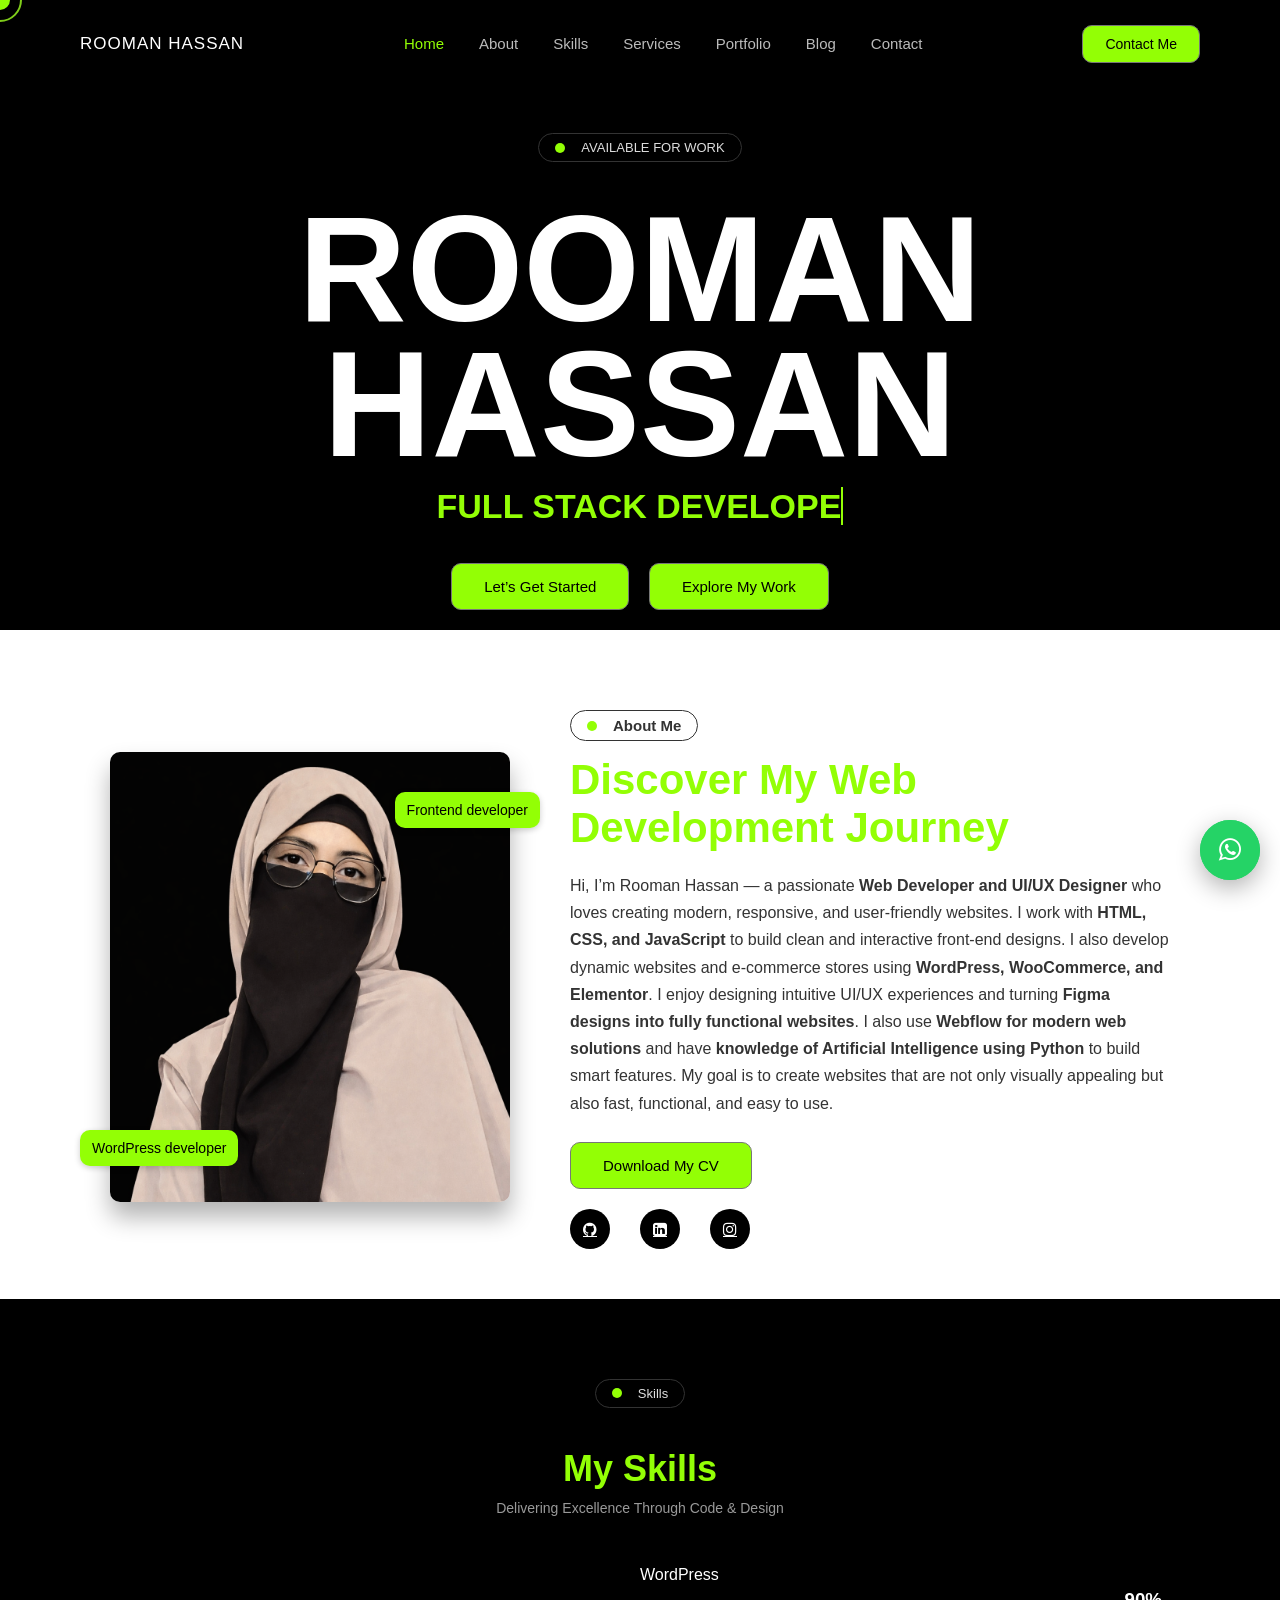
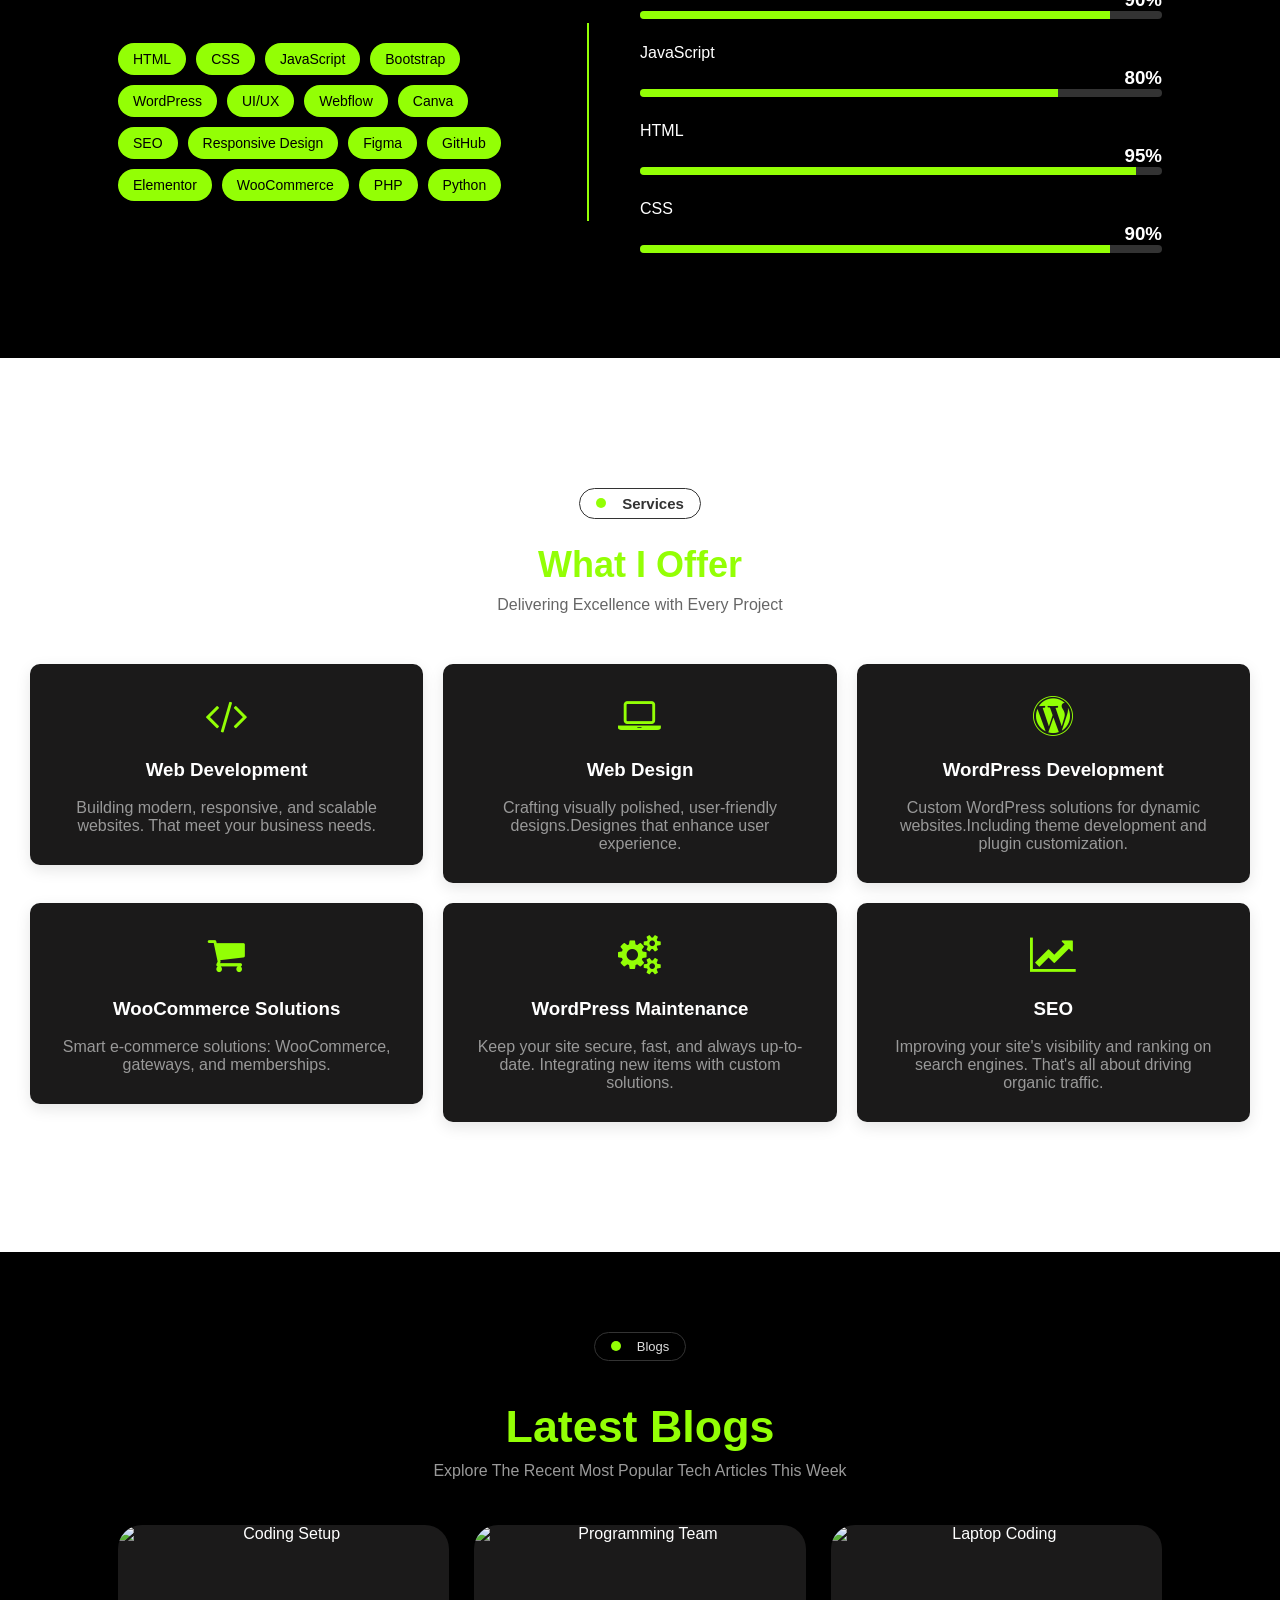
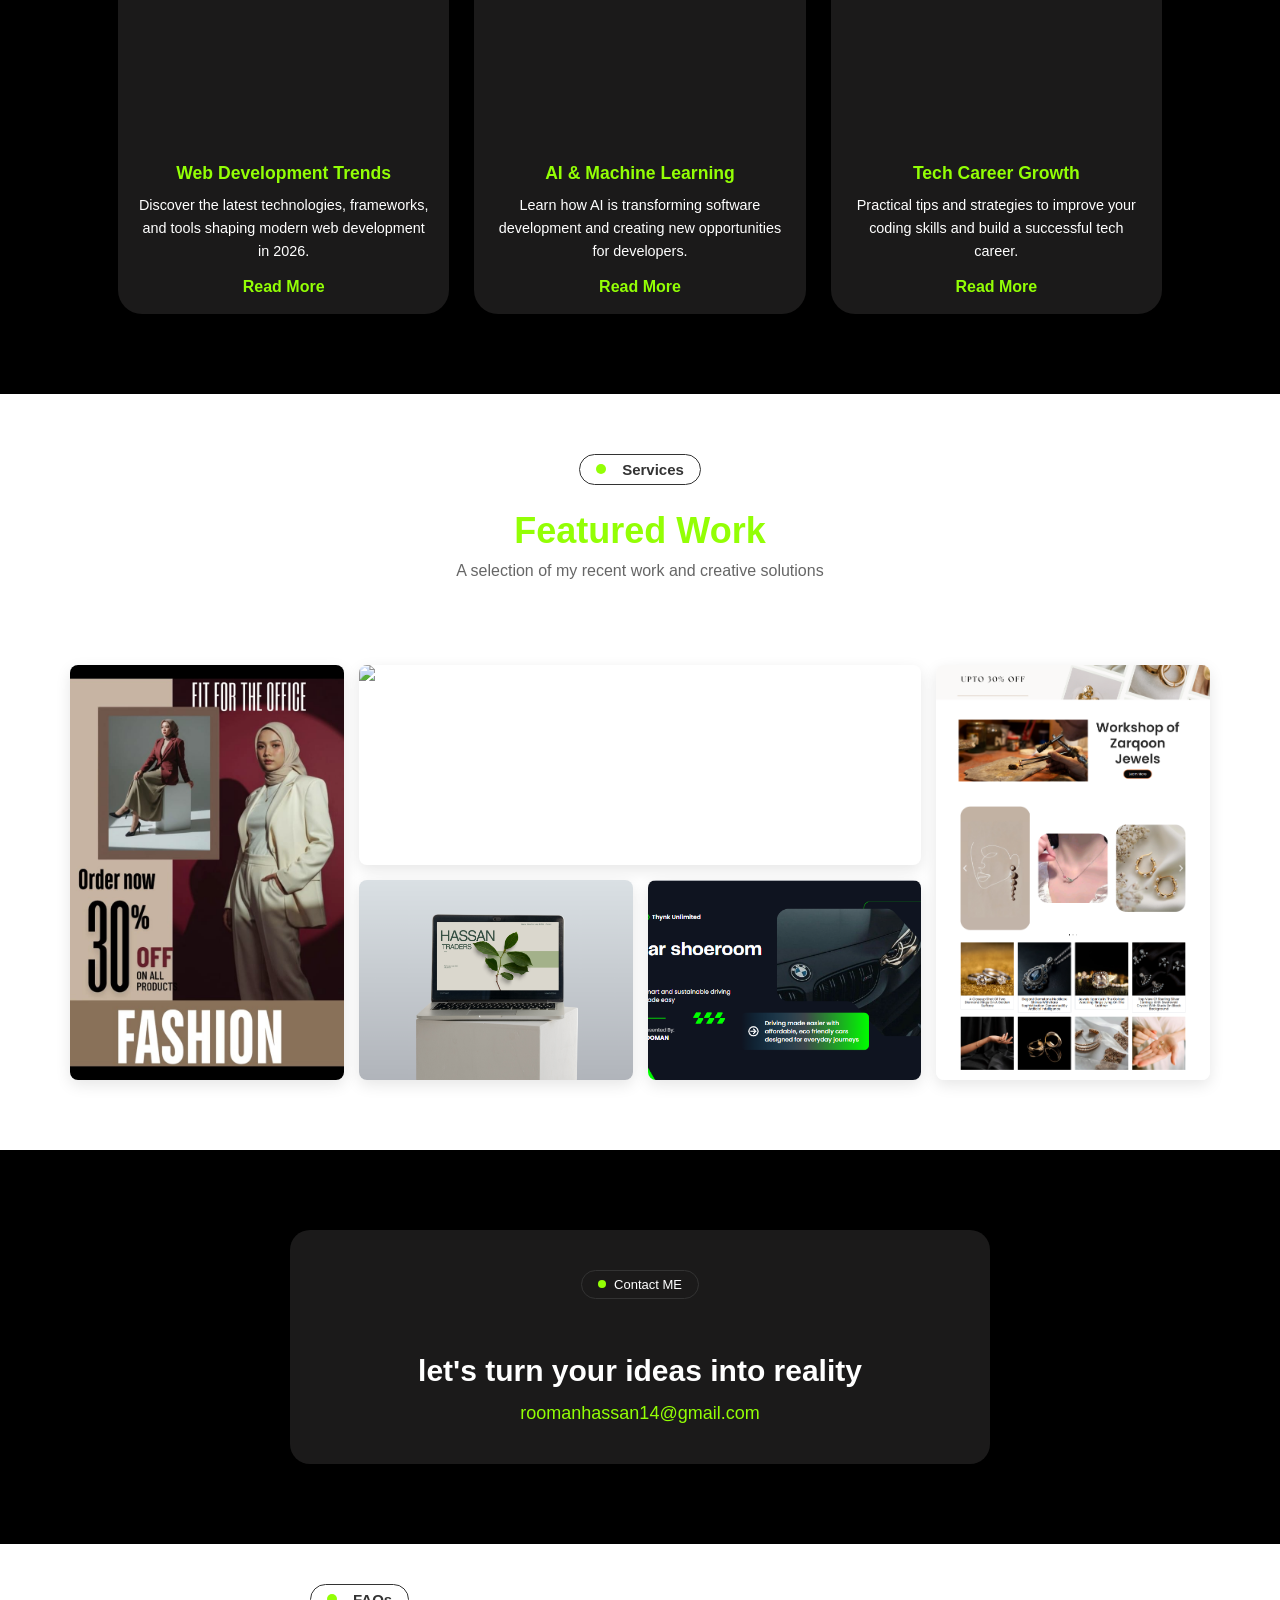
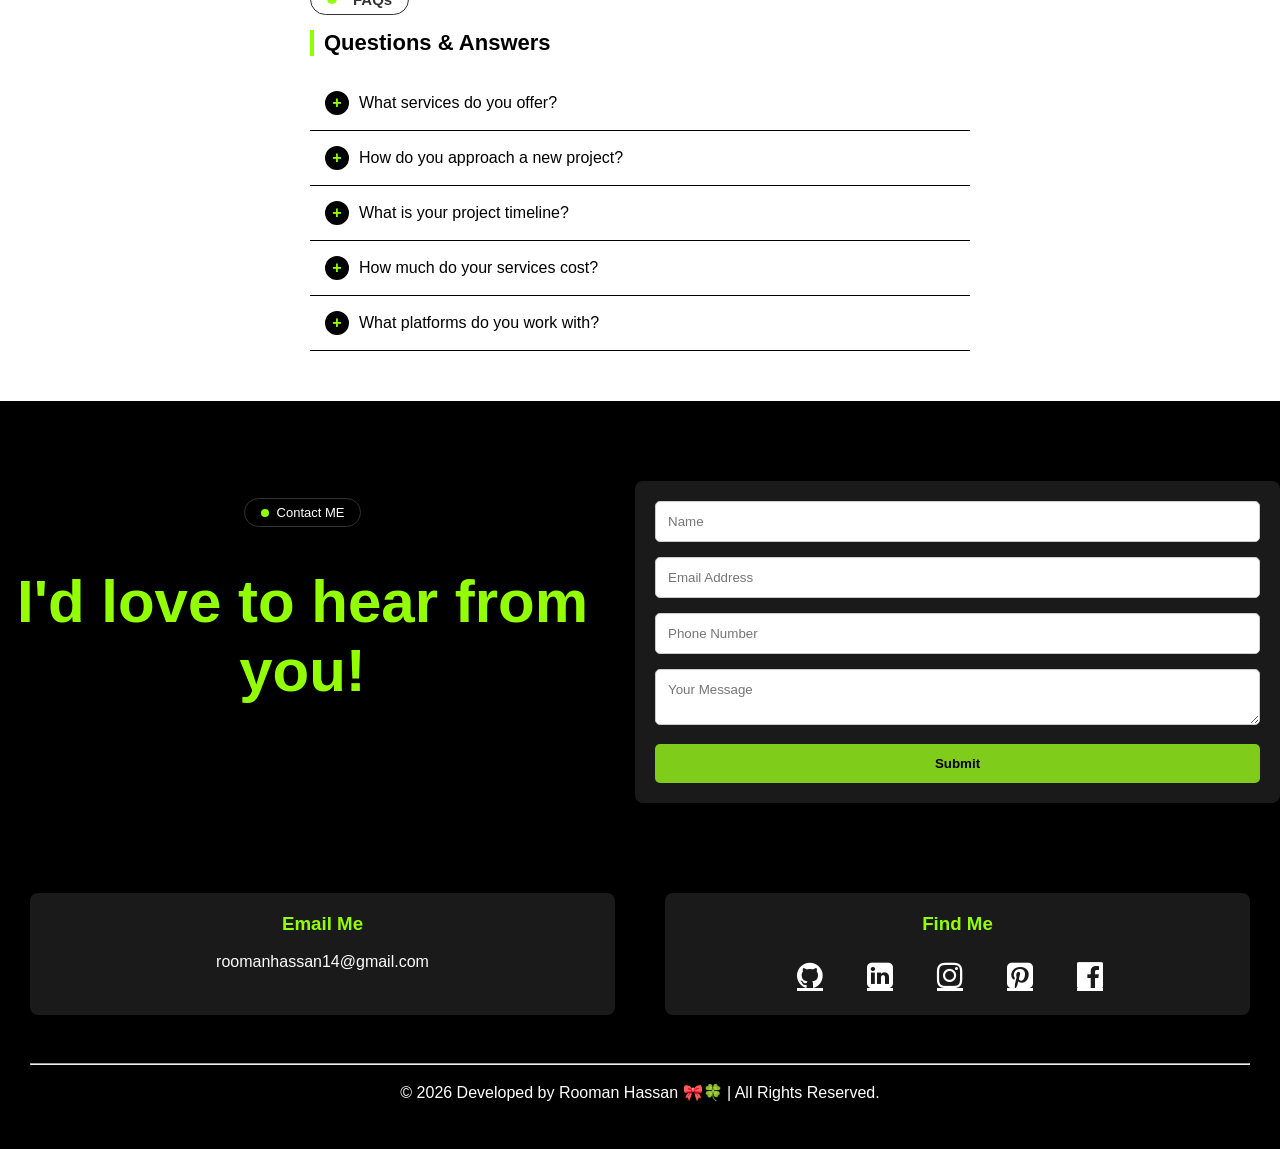
==== index.html @ caa51842 "Add files via upload" ====
<!DOCTYPE html>
<html lang="en">

<head>
  <meta charset="UTF-8">
  <meta name="viewport" content="width=device-width, initial-scale=1.0">
  <title>Rooman Hassan|Portfolio</title>
  <link rel="stylesheet" href="css/style.css">
  <!-- Font Awesome -->
  <link rel="stylesheet" href="https://cdnjs.cloudflare.com/ajax/libs/font-awesome/4.7.0/css/font-awesome.css">
  <!-- AOS CSS -->
  <link href="https://unpkg.com/aos@2.3.1/dist/aos.css" rel="stylesheet">
</head>

<body>

    <header class="navbar">

      <div class="logo">
        ROOMAN HASSAN
      </div>

      <!-- menu toggle -->
      <div class="menu-toggle" id="menu-toggle">
        ☰
      </div>

      <nav id="nav-menu">
        <ul>
          <li><a class="active" href="#hero">Home</a></li>
          <li><a href="#about">About</a></li>
          <li><a href="#skills">Skills</a></li>
          <li><a href="#services">Services</a></li>
          <li><a href="#portfolio">Portfolio</a></li>
          <li><a href="#blog-section">Blog</a></li>
          <li><a href="#contact">Contact</a></li>
        </ul>
      </nav>

      <a href="#contact" class="contact-btn">Contact Me</a>

    </header>
    <!-------------------- hero -------------------------->
    <section class="hero" id="hero">

      <div class="work-badge">
        <span class="green-dot"></span>
        AVAILABLE FOR WORK
      </div>
      <div data-aos="fade-up" data-aos-anchor-placement="top-bottom" data-aos-duration="1200">

        <h1 class="title">
          ROOMAN <br> HASSAN
        </h1>
      </div>
      <h2 class="subtitle">
        <span id="typer"></span>
      </h2>



      <a href="#" class="hero-btn">
        Let’s Get Started
      </a>


      <a href="#" class="contact-btn-2">Explore My Work</a>

    </section>
    <!----------------------- About  --------------------->
    <section class="about-section" id="about">
      <div class="about-container">
        <div class="about-image" data-aos="fade-right" data-aos-duration="1200">
          <img src="images/Portrait of a woman in hijab.png" class="img-shadow">
          <div class="chat-bubble">Frontend developer</div>
          <div class="chat-bubble2">WordPress developer</div>
        </div>


        <div class="about-text">
          <div class="work-badge-me">
            <span class="green-dot-me"></span>
            About Me
          </div>
          <div data-aos="fade-left" data-aos-duration="800">
            <h1>Discover My Web<br>Development Journey</h1>
            <p>

              Hi, I’m Rooman Hassan — a passionate <strong class="strong">Web Developer and UI/UX Designer</strong> who
              loves
              creating modern, responsive, and user-friendly websites.

              I work with <strong>HTML, CSS, and JavaScript</strong> to build clean and interactive front-end
              designs. I also develop dynamic websites and e-commerce stores using <strong>WordPress, WooCommerce,
                and Elementor</strong>.

              I enjoy designing intuitive UI/UX experiences and turning <strong>Figma designs into fully
                functional websites</strong>. I also use <strong>Webflow for modern web solutions</strong> and
              have <strong>knowledge of Artificial Intelligence using Python</strong> to build smart features.

              My goal is to create websites that are not only visually appealing but also fast, functional, and
              easy to use.
            </p>
            <!-- <a href="#" class="about-btn-2">Download My CV</a> -->
            <a href="CV/rooman-hassan-cv.pdf" class="about-btn-2" download>Download My CV</a>
          </div>

          <div class="social-icons">
            <a href="https://github.com/roomanhassan14-jpg" target="_blank">
              <i class="fa fa-github" aria-hidden="true"></i>
            </a>

            <a href="https://www.linkedin.com/in/rooman-hassan-5218aa382?utm_source=share&utm_campaign=share_via&utm_content=profile&utm_medium=android_app"
              target="_blank">
              <i class="fa fa-linkedin-square" aria-hidden="true"></i>
            </a>
            <a href="https://www.instagram.com/the__developer__?igsh=MTVxaXNtMDNobzZndQ=="><i class="fa fa-instagram"
                aria-hidden="true"></i></a>
          </div>

        </div>
      </div>

      <!-- ------------------------skills section-------  -->
      <section class="skills" id="skills">
        <div class="work-badge">
          <span class="green-dot"></span>
          Skills
        </div>
        <div data-aos="zoom-in" data-aos-duration="1200">
          <h1 class="main-title">My Skills</h1>
          <p class="desc">
            Delivering Excellence Through Code & Design
          </p>
        </div>
        <div class="skills-container">


          <div class="tags" data-aos="zoom-in" data-aos-duration="1200">
            <span>HTML</span>
            <span>CSS</span>
            <span>JavaScript</span>
            <span>Bootstrap</span>
            <span>WordPress</span>
            <span>UI/UX</span>
            <span>Webflow</span>
            <span>Canva</span>
            <span>SEO</span>
            <span>Responsive Design</span>
            <span>Figma</span>
            <span>GitHub</span>
            <span>Elementor</span>
            <span>WooCommerce</span>
            <span>PHP</span>
            <span>Python</span>

          </div>
          <div class="divider" data-aos="zoom-in" data-aos-duration="1200"> <br><br><br><br><br><br><br><br><br><br><br>
          </div> <!-- center line -->
          <div class="bars" data-aos="zoom-in" data-aos-duration="1200">

            <div class="bar">
              <p>WordPress</p>
              <h3>90%</h3>
              <div class="progress">
                <div class="fill" data-width="90%"></div>
              </div>
            </div>

            <div class="bar">
              <p>JavaScript</p>
              <h3>80%</h3>
              <div class="progress">
                <div class="fill" data-width="80%"></div>
              </div>
            </div>

            <div class="bar">
              <p>HTML</p>
              <h3>95%</h3>
              <div class="progress">
                <div class="fill" data-width="95%"></div>
              </div>
            </div>

            <div class="bar">
              <p>CSS</p>
              <h3>90%</h3>
              <div class="progress">
                <div class="fill" data-width="90%"></div>
              </div>
            </div>

          </div>

        </div>
      </section>
      <!-- --------------services section ---------------- -->
      <section class="services" id="services">
        <div class="container">
          <div class="section-header">
            <div class="work-badge-me">
              <span class="green-dot-me"></span>
              Services
            </div>
            <div data-aos="fade-up" data-aos-duration="1200">

              <h2>What I Offer</h2>
              <p> Delivering Excellence with Every Project</p>
            </div>
          </div>

          <div class="service-grid">
            <div data-aos="fade-up" data-aos-duration="1200">
              <div class="service-box">
                <i class="icon"><i class="fa fa-code" aria-hidden="true"></i></i>
                <h3>Web Development</h3><br>
                <p>Building modern, responsive, and scalable websites. That meet your business needs.</p>
              </div>
            </div>
            <div data-aos="fade-up" data-aos-duration="1200">
              <div class="service-box">
                <i class="icon"><i class="fa fa-laptop" aria-hidden="true"></i></i>
                <h3>Web Design</h3><br>
                <p>Crafting visually polished, user‑friendly designs.Designes that enhance user experience.</p>
              </div>
            </div>
            <div data-aos="fade-up" data-aos-duration="1200">
              <div class="service-box">
                <i class="icon"><i class="fa fa-wordpress" aria-hidden="true"></i>
                </i>
                <h3>WordPress Development</h3><br>
                <p>Custom WordPress solutions for dynamic websites.Including theme development and plugin customization.
                </p>
              </div>
            </div>
            <div data-aos="fade-up" data-aos-duration="1200">
              <div class="service-box">
                <i class="icon"><i class="fa fa-shopping-cart" aria-hidden="true"></i></i>
                <h3>WooCommerce Solutions</h3><br>
                <p>Smart e‑commerce solutions: WooCommerce, gateways, and memberships.</p>
              </div>
            </div>
            <div data-aos="fade-up" data-aos-duration="1200">

              <div class="service-box">
                <i class="icon"><i class="fa fa-cogs" aria-hidden="true"></i></i>
                <h3>WordPress Maintenance</h3><br>
                <p>Keep your site secure, fast, and always up-to-date. Integrating new items with custom solutions.</p>
              </div>
            </div>
            <div data-aos="fade-up" data-aos-duration="1200">

              <div class="service-box">
                <i class="icon"><i class="fa fa-line-chart" aria-hidden="true"></i></i>
                <h3>SEO</h3><br>
                <p>Improving your site's visibility and ranking on search engines. That's all about driving organic
                  traffic.</p>
              </div>
            </div>
          </div>
        </div>
      </section>
      <!-- -------------------blog section------------------ -->
      <section class="blogs-section" id="blog-section">
        <div class="work-badge">
          <span class="green-dot"></span>
          Blogs
        </div>
        <div class="container" data-aos="zoom-in" data-aos-duration="1200">
          <h2 class="section-title">Latest Blogs</h2>
          <p class="section-subtitle">
            Explore The Recent Most Popular Tech Articles This Week
          </p>

          <div class="blog-grid">

            <!-- Card 1 -->
            <div class="blog-card" data-aos="zoom-in" data-aos-duration="1200">
              <img src="https://images.unsplash.com/photo-1516321318423-f06f85e504b3?w=800" alt="Coding Setup" />
              <div class="blog-content">
                <h3>Web Development Trends</h3>
                <p>
                  Discover the latest technologies, frameworks, and tools shaping
                  modern web development in 2026.
                </p>
                <a href="blog.html#web-development-trends">Read More</a>
              </div>
            </div>

            <!-- Card 2 -->
            <div class="blog-card" data-aos="zoom-in" data-aos-duration="1200">
              <img src="https://images.unsplash.com/photo-1515879218367-8466d910aaa4?w=800" alt="Programming Team" />
              <div class="blog-content">
                <h3>AI & Machine Learning</h3>
                <p>
                  Learn how AI is transforming software development and creating new
                  opportunities for developers.
                </p>
                <a href="blog.html#ai-machine-learning">Read More</a>
              </div>
            </div>

            <!-- Card 3 -->
            <div class="blog-card" data-aos="zoom-in" data-aos-duration="1200">
              <img src="https://images.unsplash.com/photo-1498050108023-c5249f4df085?w=800" alt="Laptop Coding" />
              <div class="blog-content">
                <h3>Tech Career Growth</h3>
                <p>
                  Practical tips and strategies to improve your coding skills and
                  build a successful tech career.
                </p>
                <a href="blog.html#tech-career-growth">Read More</a>
              </div>
            </div>

          </div>
        </div>
      </section>

      <!-- ---------------------portfolio section------------------  -->
      <section class="portfolio-section-h" id="portfolio">
        <!-- Section Heading -->
        <div class="section-header">
          <div class="work-badge-me">
            <span class="green-dot-me"></span>
            Services
          </div>
          <div data-aos="fade-down" data-aos-duration="1200">

            <h2>Featured Work</h2>
            <p>A selection of my recent work and creative solutions</p>
          </div>
        </div>
      </section>
      <section class="portfolio-section">
        <!-- Portfolio Grid -->
        <div class="portfolio-grid">
          <div class="grid-item tall" data-aos="zoom-in-down" data-aos-duration="1200">
            <img src="images/p4.jpeg" alt="Long Image">
            <div class="overlay">
              <a href="https://fakhar-abbas-cd.vercel.app/" class="circle-link">
                <i class="fas fa-arrow-right"></i>
              </a>
            </div>
          </div>


          <div class="grid-item wide" data-aos="zoom-in-up" data-aos-duration="1200">
            <img src="images/blog3.jpg" alt="Wide Image">
          </div>

          <div class="grid-item vertical" data-aos="zoom-in-left" data-aos-duration="1200">
            <img src="images/p2.png" alt="Vertical Image">
          </div>
          <div class="grid-item" data-aos="zoom-in" data-aos-duration="1200">
            <img src="images/p5.png" alt="Normal Image">
          </div>
          <div class="grid-item" data-aos="zoom-in-right" data-aos-duration="1200">
            <img src="images/Screenshot 2026-03-26 003223.png" alt="Normal Image">
          </div>
        </div>
      </section>
      <!-- -----------cta box------------- -->
      <div class="cta-section">
        <div class="cta-box" data-aos="zoom-in-up" data-aos-duration="1200">
          <div class="work-badge-contact">
            <span class="green-dot-contact"></span>
            Contact ME
          </div>
          <h2>let's turn your ideas into reality</h2>
          <div class="email">
            <a href="mailto:roomanhassan14@gmail.com">roomanhassan14@gmail.com</a>
          </div>
        </div>

      </div>
  </div>
  <!-- ----------------------FAQ section------------------  -->
  <section class="faq">
    <div class="work-badge-me">
      <span class="green-dot-me"></span>
      FAQs
    </div>
    <div class="faq-heading" data-aos="zoom-in" data-aos-duration="1200">
      <h2>Questions & Answers</h2>
    </div>
    <div data-aos="zoom-in" data-aos-duration="1200">
      <div class="faq-item">
        <button class="faq-question">
          <span class="icon">+</span>
          What services do you offer?
        </button>
        <div class="faq-answer">
          <p>I offer Frontend Development, WordPress and eCommerce Website services.</p>
        </div>
      </div>

      <div class="faq-item">
        <button class="faq-question">
          <span class="icon">+</span>
          How do you approach a new project?
        </button>
        <div class="faq-answer">
          <p><p>I plan, develop, and test websites to ensure quality delivery.</p></p>
          </p>
        </div>
      </div>

      <div class="faq-item">
        <button class="faq-question">
          <span class="icon">+</span>
          What is your project timeline?
        </button>
        <div class="faq-answer">
          <p>Small projects take 3–5 days, and larger projects may take 1–2 weeks.</p>
        </div>
      </div>

      <div class="faq-item">
        <button class="faq-question">
          <span class="icon">+</span>
          How much do your services cost?
        </button>
        <div class="faq-answer">
          <p>Cost depends on project size and requirements. Basic websites are affordable.</p>
        </div>
      </div>

      <div class="faq-item">
        <button class="faq-question">
          <span class="icon">+</span>
          What platforms do you work with?
        </button>
        <div class="faq-answer">
          <p>I work with WordPress, frontend technologies, and tools like Figma for UI/UX design.</p>
        </div>
      </div>
    </div>
  </section>
  <!-- -----------------------contact section------------------ -->
  <section class="contact-section" id="contact">
    <div class="contact-container">
      <!-- Left Side -->
      <div class="contact-info">
        <div class="work-badge-contact">
          <span class="green-dot-contact"></span>
          Contact ME
        </div>
        <div data-aos="zoom-in-up" data-aos-duration="1200">
          <h2>I'd love to hear from you!</h2>
        </div>
      </div>

      <!-- Right Side (Form) -->
      <div class="contact-form" data-aos="fade-up" data-aos-duration="1200">
        <form>
          <input type="text" placeholder="Name" required placeholder="John Doe">
          <input type="email" placeholder="Email Address" required placeholder="john.doe@example.com">
          <input type="text" placeholder="Phone Number" required placeholder="92301234567">
          <textarea placeholder="Your Message"></textarea>
          <button type="submit" class="submit-btn">Submit</button>
        </form>
      </div>
    </div>

    <!-- Bottom Boxes -->
    <div class="contact-bottom">
      <div class="box" data-aos="fade-up" data-aos-duration="1200">
        <h3>Email Me</h3>
        <br>
        <p class="email"><a href="mailto:roomanhassan14@gmail.com">roomanhassan14@gmail.com</a></p>
        
      </div>

      <div class="box" data-aos="fade-up" data-aos-duration="1200">
        <h3>Find Me</h3>
        <div class="social-icons-bottom">
          <a href="#"><i class="fa fa-github" aria-hidden="true"></i></a>
          <a href="#"><i class="fa fa-linkedin-square" aria-hidden="true"></i></a>
          <a href="#"><i class="fa fa-instagram" aria-hidden="true"></i></a>
          <a href="#"><i class="fa fa-pinterest-square" aria-hidden="true"></i></a>
          <a href="#"><i class="fa fa-facebook-official" aria-hidden="true"></i></a>
        </div>
      </div>
    </div>
    <!-- -----------footer----------------- -->
    <footer class="main-footer">
      <div class="footer-container">
        
        <div class="footer-center">
       
        </div>
        <br>
        <div class="footer-left">
          <hr><br>

          © 2026 Developed by Rooman Hassan 🎀🍀 | All Rights Reserved.
        </div>
      </div>
    </footer>
    <br>
  </section>
  <!--------------------- WhatsApp Button  ---------------------->
  <a href="https://wa.me/923036704068?text=Hi%20RoomanHassan%2C%20I%20found%20your%20portfolio%20and%20would%20like%20to%20discuss%20a%20project."
    target="_blank" class="whatsapp-btn">
    <i class="fa fa-whatsapp" aria-hidden="true"></i>
  </a>

  <!-- --------------------cursor------------------------- -->
  <div class="cursor"></div>
     <!----------------------  AOS JS---------------- -->
  <script src="https://unpkg.com/aos@2.3.1/dist/aos.js"></script>

  <!----------------------------- JS ------------------------->
  <script src="script.js"></script>

  <!--  INIT LAST -->
  <script>
    AOS.init();
  </script>
  
</body>

</html>
---- css/style.css ----
:root {
  --primary-color: white;
  --secondary-color: #93ff05;
  --hover: #7fcc1a;
  --box-bg:#1b1a1a;
  --box-st:#999;
  --animation:transform: translateY(-10px) scale(1.03);
  --BTN-hover: #93ff05;
  --tittle: #93ff05;
}


 * {
  margin: 0;
  padding: 0;
  box-sizing: border-box;
  font-family: Arial, Helvetica, sans-serif;
}

body {
  background: #000000;
  color: rgb(255, 255, 255);
  /* color: rgb(189, 140, 201); */
  width: 100%;
  height: 100%;
  overflow-x: hidden; 
}

/* --------------navbar------------------- */
html{
    scroll-behavior:smooth;
}

/* NAVBAR */

  .navbar {
  display: flex;
  justify-content: space-between;
  align-items: center;
  padding: 25px 80px;
  background-color: #000;
    backdrop-filter: blur(10px);

}
.menu-toggle {
  margin-left: auto;
}

.logo {
  font-size: 17px;
  letter-spacing: 1px;
}

nav ul {
  display: flex;
  list-style: none;
  gap: 35px;
}

nav ul li a {
  text-decoration: none;
  color: #bbb;
  font-size: 15px;
}

nav ul li a.active {
  color: var(--tittle);
}

.navbar ul li a:hover {
  color: var(--hover);
}
html {
  scroll-behavior: smooth;
}
.contact-btn {
  border: 1px solid #777;
  padding: 10px 22px;
  border-radius: 10px;
  text-decoration: none;
  color: rgb(0, 0, 0);
  font-size: 14px;
  background-color:var(--secondary-color);
}

.contact-btn:hover {
  background-color: var(--hover);
  color: rgb(255, 255, 255);

}

.contact-btn a:hover {
  background-color: #8BFF3C;
  color: var(--hover);

} 
/* Tablet */

@media(max-width:992px){

    .navbar{
        padding:20px 40px;
    }

    .nav-links{
        gap:20px;
    }

}

 @media(max-width:768px){

    .navbar{
        padding:20px;
    }

    .contact-btn{
        display:none;
    }

    .menu-toggle{
        display:flex;
        z-index:1001;
    }

    nav{
        position:fixed;
        top:0;
        right:-30%;      
        width:30%;     
        background:#111;
        overflow:hidden;
        transition:0.4s ease;
        padding-top:80px;
        /* z-index:1000; */
    }

    nav.active{
        right:0;      
    }

    .nav-links{
        display:flex;
        flex-direction:column;
        align-items:center;
        gap:25px;
        padding:25px 0;
    }
}
/* HERO */

.hero {
  text-align: center;
  padding-top: 45px;
  margin-bottom: 20px;
  background-color: #000;

 
}


/* AVAILABLE FOR WORK */

.work-badge {
  display: inline-flex;
  align-items: center;
  gap: 8px;
  border: 1px solid #333;
  padding: 6px 16px;
  border-radius: 20px;
  font-size: 13px;
  margin-bottom: 40px;
  color: #ddd;
}

.green-dot {
  width: 8px;
  height: 8px;
  background: var(--tittle);
  border-radius: 50%;
  display: inline-block;
  animation: blink 1s infinite;
}
@keyframes blink {
  0% { opacity: 1; }
  50% { opacity: 0; }
  100% { opacity: 1; }
}

/* MAIN TITLE */

.title {
  font-size: 150px;
  font-weight: 700;
  line-height: 0.9;
  margin-bottom: 15px;
}

/* SUBTITLE  */
 .subtitle {
  font-size: 34px;
  color: var(--tittle);
  margin-bottom: 35px;
  font-weight: 600;
  font-family: monospace;
}

#typer {
  border-right: 2px solid var(--tittle);
  white-space: nowrap;
  overflow: hidden;
}
.hero-btn {
  display: inline-block;
  background: var(--tittle);
  color: rgb(0, 0, 0);
  padding: 14px 32px;
  border-radius: 10px;
  text-decoration: none;
  font-size: 15px;
  font-weight: 500;
  border: 1px solid #777;
  margin-right: 15px;
}

.hero-btn:hover {
  background-color: var(--hover);
  color: rgb(255, 255, 255);
}

.contact-btn-2 {
  border: 1px solid #777;
  padding: 14px 32px;
  border-radius: 10px;
  text-decoration: none;
  color: rgb(0, 0, 0);
  font-size: 15px;
  font-weight: 500;
  display: inline-block;
  background-color: var(--tittle);
}

.contact-btn-2:hover {
 background-color: var(--hover);
  color: rgb(255, 255, 255);
}

/* ================= RESPONSIVE ================= */
/* STICKY NAVBAR */
.navbar {
  position: sticky;
  top: 0;
  z-index: 1000;
  background: rgba(0, 0, 0, 0.7);
  backdrop-filter: blur(10px);
}

/* HAMBURGER DEFAULT HIDE */
.menu-toggle {
  display: none;
  font-size: 24px;
  cursor: pointer;
  color: #fff;
}

/* MOBILE MENU */
@media (max-width: 768px) {

  .navbar {
    padding: 20px;
    display: flex;                
    justify-content: space-between; 
    align-items: center;
  }

  nav {
    position: absolute;
    top: 80px;
    right: 0;
    width: 100%;
    background: #000;
    display: none;
    flex-direction: column;
    text-align: center;
  }

  nav.active {
    display: flex;
  }

  nav ul {
    flex-direction: column;
    gap: 20px;
    padding: 20px 0;
  }

  .contact-btn {
    display: none;
  }


  .menu-toggle {
    display: block;    
  }

  /* HERO TEXT SMALL */
  .title {
    font-size: 60px;
  }

  .subtitle {
    font-size: 20px;
  }

  .hero-btn,
  .contact-btn-2 {
    padding: 10px 20px;
    font-size: 13px;
  }
}

/* TABLET */
@media (max-width: 1024px) {
  .title {
    font-size: 90px;
  }
}

/* SMALL MOBILE */
@media (max-width: 480px) {
  .title {
    font-size: 60px;
  }

  .subtitle {
    font-size: 18px;
  }
}
/*--------------- About --------------- */
.about-section {
  background-color: #ffffff;
  /* background: linear-gradient(135deg, #0B0F2A, #0F1B3D); */
  padding: 80px 50px;
  font-family: Arial, Helvetica, sans-serif;
}

.about-container {
  display: flex;
  align-items: center;
  justify-content: center;
  gap: 60px;
  max-width: 1200px;
  margin: 0 auto;
}
/* CSS */
.about-image {
  position: relative; 
  display: inline-block;
}

.about-image img {
  width: 400px;
  height: 50px;
  border-radius: 10px;
  object-fit: cover;
}

/* Bubble styling */
.chat-bubble {
  position: absolute;
  top: 40px;    
  right: -30px;     
  background: var(--secondary-color);
  color: #000000;
  padding: 10px 12px;
  border-radius: 10px;
  font-size: 14px;

  box-shadow: 0 2px 6px rgba(0,0,0,0.2);
  white-space: nowrap; 
}
.chat-bubble2 {
  position: absolute;
  bottom: 40px;
  left: -30px;
  background: var(--secondary-color);
  color: #000000;
  padding: 10px 12px;
  border-radius: 10px;
  font-size: 14px;
  box-shadow: 0 2px 6px rgba(0,0,0,0.2);
}

.about-image img {
  width: 400px;
  height: 450px;
  border-radius: 10px;
  object-fit: cover;
  
}

.img-shadow {
  box-shadow: 0px 15px 25px rgba(0, 0, 0, 0.3);
  transition: all 0.4s ease;
  cursor: pointer;
}

.img-shadow:hover {
  /* transform: translateY(-10px) scale(1.03); */
  box-shadow: 0px 30px 60px rgba(0, 0, 0, 0.35);
}

.about-text {
  max-width: 600px;
}

.about-label {
  display: inline-block;
  font-size: 12px;
  font-weight: 600;
  color: var(--tittle);
  border: 1px solid #ddd;
  border-radius: 20px;
  padding: 4px 12px;
  margin-bottom: 15px;
}

.about-text h1 {
  font-size: 42px;
  margin-bottom: 20px;
  color: var(--secondary-color);

}

.about-text p {
  font-size: 16px;
  line-height: 1.7;
  color: #333333;
  margin-bottom: 25px;
}

/* AVAILABLE FOR WORK */

.work-badge-me {
  display: inline-flex;
  align-items: center;
  gap: 8px;
  border: 1px solid #333;
  padding: 6px 16px;
  border-radius: 20px;
  font-size: 13px;
  margin-bottom: 40px;
  color: #080808;
}

.green-dot-me {
  width: 8px;
  height: 8px;
  background: var(--tittle);
  border-radius: 50%;
  display: inline-block;
  animation: blink 1s infinite;
}
@keyframes blink {
  0% { opacity: 1; }
  50% { opacity: 0; }
  100% { opacity: 1; }
}
.about-btn-2 {
  border: 1px solid #777;
  padding: 14px 32px;
  border-radius: 10px;
  text-decoration: none;
  color: rgb(0, 0, 0);
  font-size: 15px;
  font-weight: 500;
  display: inline-block;
  background-color: var(--tittle);
  display: inline-block;
  align-items: end;

}

.about-btn-2:hover {
  background-color: var(--hover);
  color: rgb(255, 255, 255);
}
.social-icons {
  display: flex;
  gap: 15px;
  display: flex;
  align-items: start;
  justify-content: left;
  margin-top: 20px;
}

.social-icons a {
  display: inline-block;
  margin-right: 15px;
  width: 40px;
  height: 40px;
  border-radius: 50%;
  background-color: #000000;
  color: white;
  display: flex;
  align-items: center;
  justify-content: center;
  transition: 0.3s;
}


.social-icons a:hover {
  background-color: var(--hover);
}
/* ================= RESPONSIVE ================= */

/* Tablet (768px and below) */
@media (max-width: 992px) {
  .about-container {
    flex-direction: column;
    text-align: center;
    gap: 40px;
  }

  .about-image img {
    width: 300px;
  }

  .about-text {
    max-width: 100%;
  }

  .about-text h1 {
    font-size: 32px;
  }

  .about-text p {
    font-size: 15px;
  }

  .social-icons {
    justify-content: center;
  }
}


/* Mobile (576px and below) */
@media (max-width: 576px) {
  .about-section {
    padding: 50px 20px;
  }

  .about-image img {
    width: 100%;
    max-width: 260px;
  }

  .about-text h1 {
    font-size: 26px;
  }

  .about-text p {
    font-size: 14px;
  }

  .work-badge-me {
    font-size: 12px;
    padding: 5px 12px;
  }

  .social-icons a {
    width: 35px;
    height: 35px;
  }
}

/* --------------skills------------ */

.skills {
  padding: 80px 10%;
  text-align: center;
  background-color: #000;
    width: 100vw;                
  margin-left: calc(-50vw + 50%);   
  margin-right: calc(-50vw + 50%);
  margin-top: 50px;
  background-color: #000000;
  text-align: center;
  position: relative;        
  box-sizing: border-box;

}
.main-title {
  font-size: 36px;
  margin-bottom: 10px;
  color:var(--secondary-color);
}

.desc {
  font-size: 14px;
  color: #999;
  max-width: 600px;
  margin: 0 auto 50px;
}

.skills-container {
  display: flex;
  justify-content: space-between;
  align-items: center;
  flex-wrap: wrap;
}

/* TAG BUTTONS */
.tags {
  width: 40%;
  display: flex;
  flex-wrap: wrap;
  gap: 10px;
  color: #000;
}

.tags span {
  background: var(--tittle);
  padding: 8px 15px;
  border-radius: 20px;
  font-size: 14px;
  cursor: pointer;
  transition: 0.3s;
}

.tags span:hover {
  background: #fff;
  color: #000;
}
.divider {
  width: 2px;           
  background: var(--secondary-color);       
  margin: 0 20px;         
}

/* PROGRESS BARS */
 .bars {
  width: 50%;
}

.bar {
  margin-bottom: 25px;
  text-align: left;
}

.bar p {
  margin-bottom: 5px;
}
.bar h3{
  text-align: end;
}
.progress {
  width: 100%;
  height: 8px;
  background: #333;
  border-radius: 10px;
  overflow: hidden;
}

.fill {
  height: 100%;
  width: 0;
  background: var(--tittle);
  transition: 1.5s ease;
} 
/* ----------------------responsive----------------------- */
/* Mobile (max-width: 768px) */
@media (max-width: 768px) {
  .skills {
    padding: 40px 5%;   
  }

  .main-title {
    font-size: 28px;   
  }

  .desc {
    font-size: 12px;
    margin-bottom: 30px;
  }

  .skills-container {
    flex-direction: column; 
    gap: 20px;
  }

  .tags, .bars {
    width: 100%;   
  }

  .tags span {
    font-size: 12px;
    padding: 6px 12px;
  }

  .bar h3 {
    font-size: 14px;
  }
}

/* Tablet (769px – 1024px) */
@media (min-width: 769px) and (max-width: 1024px) {
  .skills-container {
    flex-direction: column;
    gap: 30px;
  }

  .tags, .bars {
    width: 100%;
  }

  .main-title {
    font-size: 32px;
  }
}
@media (max-width: 768px) {
  .divider {
    display: none;
  }
}
 /* --------------------services------------------- */
.services {
  padding: 80px 0;
  text-align: center;
  background-color: white;
    margin-left: calc(-50vw + 50%);   
  margin-right: calc(-50vw + 50%);
  margin-top: 50px;
  padding: 80px 30px;

}
.section-header h2{
  font-size: 42px;
  margin-bottom: 20px;
  color: var(--secondary-color);
}

.section-header h3 {
  font-size: 36px;
  font-weight: 700;
  margin-bottom: 10px;
  color: #000000;
}

.section-header p {
  font-size: 18px;
  color: #555;
  margin-bottom: 5px;
}

.section-header span {
  font-size: 14px;
  color: #888;
}

/* Grid Layout */
.service-grid {
  display: grid;
  grid-template-columns: repeat(3, 1fr);
   margin: 50px auto 0;
  gap: 20px;
  margin-top: 50px;
}

.service-box {
  background: var(--box-bg);
  padding: 30px;
  border-radius: 10px;
  /* transition: all 0.4s ease; */
  box-shadow: 0 5px 15px rgba(0,0,0,0.1);
  cursor: pointer;
}

.service-box .icon {
  font-size: 40px;
  color: var(--secondary-color);
  margin-bottom: 20px;
  display: block;
}
 .service-box h1 {
  font-size: 22px;
  font-weight: 600;
  margin-bottom: 15px;
} 
.service-box p {
  color: var(--box-st);
}
/* Responsive Services Section */

/* Tablets */
@media (max-width: 1024px) {
  .service-grid {
    grid-template-columns: repeat(2, 1fr);
    gap: 20px;
    margin-top: 40px;
  }

  .section-header h2 {
    font-size: 36px;
  }

  .section-header h3 {
    font-size: 30px;
  }

  .section-header p {
    font-size: 16px;
  }

  .service-box .icon {
    font-size: 36px;
  }

  .service-box h1 {
    font-size: 20px;
  }

  .service-box p {
    font-size: 15px;
  }
}

/* Mobile Devices */
@media (max-width: 768px) {
  .service-grid {
    grid-template-columns: repeat(2, 1fr); 
    gap: 15px;
    margin-top: 30px;
    padding: 0 15px;
  }

  .section-header h2 {
    font-size: 28px;
  }

  .section-header h3 {
    font-size: 24px;
  }

  .section-header p {
    font-size: 14px;
  }

  .service-box .icon {
    font-size: 32px;
  }

  .service-box h1 {
    font-size: 18px;
  }

  .service-box p {
    font-size: 14px;
  }
}

/* Small Mobile Devices */
@media (max-width: 480px) {
  .service-grid {
    grid-template-columns: 1fr;
    gap: 12px;
    margin-top: 20px;
    padding: 0 10px;
  }

  .section-header h2 {
    font-size: 24px;
  }

  .section-header h3 {
    font-size: 20px;
  }

  .section-header p {
    font-size: 13px;
  }

  .service-box .icon {
    font-size: 28px;
  }

  .service-box h1 {
    font-size: 16px;
  }

  .service-box p {
    font-size: 13px;
  }
}
/* ------------------blog------------------  */

.blogs-section{
    /* background: black;
     padding:80px 20px;  */
      padding: 80px 10%;
  text-align: center;
  background-color: #000;
    width: 100vw;                
  margin-left: calc(-50vw + 50%);   
  margin-right: calc(-50vw + 50%);
  margin-top: 50px;
  background-color: #000000;
  text-align: center;
  position: relative;        
  box-sizing: border-box;
}

.section-title{
    text-align:center;
    font-size:clamp(1.8rem,4vw,2.8rem);
    font-weight:700;
    color:var(--secondary-color);
    margin-bottom:10px;
}

.section-subtitle{
    text-align:center;
    color: var(--box-st);
    font-size:clamp(0.9rem,2vw,1rem);
    margin-bottom:45px;
}

.blog-grid{
    display:grid;
    grid-template-columns:repeat(3,1fr);
    gap:25px;
}

.blog-card{
    background:var(--box-bg);
    border-radius:24px;
    overflow:hidden;
    transition:0.3s ease;
}

.blog-card:hover{
    transform:translateY(-8px);
}

.blog-card img{
    width:100%;
    height:220px;
    object-fit:cover;
    display:block;
}

.blog-content{
    padding:18px;
}

.blog-content h3{
    font-size:1.1rem;
    margin-bottom:10px;
    color:var(--BTN-hover);
}

.blog-content p{
    font-size:0.9rem;
    line-height:1.6;
    color:var(--text-color);
    margin-bottom:15px;
}

.blog-content a{
    text-decoration:none;
    color:var(--BTN-hover);
    font-weight:600;
}

/* Large Laptop */
@media (max-width:1200px){
    .container{
        max-width:95%;
    }
}

/* Tablet */
@media (max-width:992px){
    .blog-grid{
        grid-template-columns:repeat(2,1fr);
    }

    .blog-card img{
        height:200px;
    }
}

/* Mobile */
@media (max-width:768px){
    .blogs-section{
        padding:60px 15px;
    }

    .blog-grid{
        grid-template-columns:1fr;
        gap:20px;
    }

    .blog-card img{
        height:220px;
    }

    .blog-content{
        padding:16px;
    }
}

/* Small Mobile */
@media (max-width:480px){
    .section-title{
        font-size:1.5rem;
    }

    .section-subtitle{
        font-size:0.85rem;
        padding:0 10px;
    }

    .blog-card{
        border-radius:20px;
    }

    .blog-card img{
        height:180px;
    }

    .blog-content h3{
        font-size:1rem;
    }

    .blog-content p{
        font-size:0.85rem;
    }
}
/*------------------ Portfolio Section------------------------ */
.portfolio-section-h {
  padding: 60px 20px;
  background: #fff;
}

/* Section Header Centered */
.section-header {
  text-align: center;       /* sab kuch center */
  max-width: 800px;         /* width limit */
  margin: 0 auto;           /* center horizontally */
}

/* Badge Styling */
.work-badge-me {
  display: inline-flex;
  align-items: center;
  justify-content: center;
  font-weight: bold;
  color: #333;
  margin-bottom: 15px;
  font-size: 15px;
}

.green-dot-me {
  width: 10px;
  height: 10px;
  background: var(--secondary-color);      /* bright green */
  border-radius: 50%;
  margin-right: 8px;
}

/* Heading + Tagline */
.section-header h2 {
  font-size: 36px;
  color: var(--secondary-color);           /* green heading */
  margin: 10px 0;
}

.section-header p {
  font-size: 16px;
  color: #666;
  margin-top: 5px;
}

 
.portfolio-grid {
  display: grid;
  grid-template-columns: repeat(auto-fit, minmax(250px, 1fr));
  grid-auto-rows: 200px; /* base row height */
  gap: 15px;
  padding: 20px;
  background-color: white;
  /* transition: all 0.4s ease;
  box-shadow: 0 5px 15px rgba(0,0,0,0.1);
  cursor: pointer; */
}
/* .portfolio-grid:hover{
  transform: translateY(-10px) scale(1.03);
} */

.grid-item {
  position: relative;
  overflow: hidden;
  border-radius: 8px;
  transition: all 0.4s ease;
  box-shadow: 0 5px 15px rgba(0,0,0,0.1);
  cursor: pointer;
}
.grid-item:hover{
 transform: translateY(-10px) scale(1.03); 
}circle-link {
  width: 60px;
  height: 60px;
  background: #fff;
  border-radius: 50%;
  display: flex;
  justify-content: center;
  align-items: center;
  color: #000;
  font-size: 20px;
  text-decoration: none;
  transition: transform 0.3s ease, background 0.3s ease;
}

.circle-link:hover {
  transform: scale(1.1);
  background: #007bff; /* blue hover effect */
  color: #fff;
}

.grid-item img {
  width: 100%;
  height: 100%;
  object-fit: cover;
  display: block;
}

/* Special sizes */
.grid-item.tall {
  grid-row: span 2; /* lambi image */
}

.grid-item.wide {
  grid-column: span 2; /* horizontal wide image */
}

.grid-item.vertical {
  grid-row: span 2; /* vertical image neeche wali line mein */
}
/* contact box  */
/* Section Background */
.cta-section {
 
    width: 100vw;                /* full viewport width */
  margin-left: calc(-50vw + 50%);   /* center it by pulling left */
  margin-right: calc(-50vw + 50%);
  margin-top: 50px;
  padding: 80px 30px;          /* inner breathing room only */
  background-color: #000000;
  text-align: center;
  position: relative;          /* sometimes helps with z-index issues */
  box-sizing: border-box;
   display: flex;
  align-items: center;
  justify-content: center;
}

/* White Box */
.cta-box {
  background: var(--box-bg);              /* white box */
  border-radius: 20px;           /* rounded corners */
  padding: 40px 30px;
  max-width: 700px;
  width: 100%;
  text-align: center;
  box-shadow: 0 8px 20px rgba(0,0,0,0.4); /* subtle shadow */

}

/* Badge */
.badge {
  display: inline-flex;
  align-items: center;
  font-size: 14px;
  font-weight: 600;
  letter-spacing: 1px;
  margin-bottom: 20px;
  text-transform: uppercase;
  color: #333;
}

.green-dot {
  width: 10px;
  height: 10px;
  background: var(--secondary-color);   /* bright green */
  border-radius: 50%;
  margin-right: 8px;
}

/* Heading */
.cta-box h2 {
  font-size: 30px;
  font-weight: 700;
  margin: 15px 0;
  color: white;
}

 .cta-box .email {
  font-size: 18px;
  color: var(--secondary-color);
  margin-top: 10px;
  font-weight: 500;
}

.cta-box .email a {
  color: var(--secondary-color);
  text-decoration: none;
}
/* Tablet (≤ 992px) */
@media (max-width: 992px) {
  .cta-section {
    padding: 60px 20px;
  }

  .cta-box {
    padding: 30px 20px;
  }

  .cta-box h2 {
    font-size: 26px;
  }

  .cta-box .email {
    font-size: 16px;
  }
}


/* Mobile (≤ 768px) */
@media (max-width: 768px) {
  .cta-section {
    padding: 50px 15px;
  }

  .cta-box {
    padding: 25px 15px;
    border-radius: 15px;
  }

  .cta-box h2 {
    font-size: 22px;
    line-height: 1.4;
  }

  .badge {
    font-size: 12px;
  }

  .cta-box .email {
    font-size: 15px;
  }
}


/* Small Mobile (≤ 480px) */
@media (max-width: 480px) {
  .cta-section {
    padding: 40px 10px;
  }

  .cta-box {
    padding: 20px 12px;
  }

  .cta-box h2 {
    font-size: 20px;
  }

  .cta-box .email {
    font-size: 14px;
  }
}
/* ------------------question answer---------------------  */
.faq {
  max-width: 700px;
  margin: 40px auto;
  padding: 0 20px;
  font-family: Arial, sans-serif;
  background-color: rgb(255, 255, 255);
}

.faq-heading h2 {
  text-align: left;
  font-size: 22px;
  margin-bottom: 20px;
  border-left: 4px solid var(--secondary-color);
  padding-left: 10px;
  color: #000000;
}

.faq-item {
  border-bottom: 1px solid #000000;
}

.faq-question {
  width: 100%;
  text-align: left;
  padding: 15px;
  font-size: 16px;
  background: #ffffff;
  border: none;
  outline: none;
  cursor: pointer;
  display: flex;
  align-items: center;
  gap: 10px;
  transition: background 0.4s ease;
}

.faq-question:hover {
  background: #ffffff;
}
faq-answer p{
  color: #000000;
}

.faq-question .icon {
  display: inline-flex;
  justify-content: center;
  align-items: center;
  width: 24px;
  height: 24px;
  border: 2px solid #000000;
  border-radius: 50%;
  font-weight: bold;
  font-size: 16px;
  color: var(--tittle);
  background-color: #000;
  transition: transform 0.4s ease, background 0.4s ease;
}
  .faq-answer {
  max-height: 0;
  overflow: hidden;
  transition: max-height 0.5s ease, padding 0.3s ease;
  padding: 0 15px;
  color: #000;
}

/* open state */
.faq-answer.open {
  padding: 15px;
}
.faq-question .icon {
  transition: transform 0.3s ease;
}

.faq-answer.open + .faq-question .icon {
  transform: rotate(180deg);
}
/* -----------------last-section ------------------ */
.contact-section {
  width: 100vw;
  height: 100px;
  margin-left: calc(-50vw + 50%);
  margin-right: calc(-50vw + 50%);
  margin-top: 50px;
  margin-bottom: 50px;        
  padding: 80px 30px 60px 30px;   
  background-color: #000000;
  text-align: center;
  position: relative;
  box-sizing: border-box;
}

.contact-container {
  display: flex;
  gap: 30px;
  justify-content: space-between;
  background-color: #000000;
   width: 100vw;
   margin-left: calc(-50vw + 50%);
  margin-right: calc(-30vw + 50%);
}

.contact-info {
  flex: 1;
  min-width: 250px;
  color: var(--secondary-color);
  font-size: 40px;
}

.work-badge-contact {
  display: inline-flex;
  align-items: center;
  gap: 8px;
  border: 1px solid #333333;
  padding: 6px 16px;
  border-radius: 20px;
  font-size: 13px;
  margin-bottom: 40px;
  color: #ffffff;
}

.green-dot-contact {
  width: 8px;
  height: 8px;
  background: var(--tittle);
  border-radius: 50%;
  display: inline-block;
  animation: blink 1s infinite;
}

.contact-form {
  flex: 1;
  min-width: 300px;
  background: var(--box-bg);
  padding: 20px;
  border-radius: 8px;
}

.contact-form input,
.contact-form textarea {
  width: 100%;
  margin-bottom: 15px;
  padding: 12px;
  border: 1px solid #ccc;
  border-radius: 5px;
}

.submit-btn {
  background: var(--hover);
  color: #000000;
  border: none;
  padding: 12px 20px;
  cursor: pointer;
  font-weight: bold;
  border-radius: 5px;
  width: 100%;
}

.contact-bottom {
  display: flex;
  flex-wrap: wrap;
  gap: 50px;
  margin-top: 90px;
  background-color: #000;
}
.social-icons-bottom {
  display: flex;
  gap: 15px;
  display: flex;
  align-items: start;
  justify-content: center;
  margin-top: 20px;
  font-size: 30px;
  color: var(--secondary-color);
}
.social-icons-bottom a {
  display: inline-block;
  margin-right: 15px;
  width: 40px;
  height: 40px;
  border-radius: 50%;
  /* background-color: #000000; */
  display: flex;
  align-items: center;
  justify-content: center;
  transition: 0.3s;
}


.social-icons-bottom a:hover {
  background-color: var(--hover);
}
.box {
  flex: 1;
  min-width: 30px;
  background: var(--box-bg);
  padding: 20px;
  border-radius: 8px;
  text-align: center;
  color: var(--secondary-color);
}

.contact-bottom .box h3 {
  color: var(--secondary-color);
}

.contact-bottom .box p {
  color: white;
}
.email a {
  color: rgb(252, 252, 252);
  text-decoration: none;
}
.social-icons-bottom {
  display: flex;
  gap: 15px;
  display: flex;
  align-items: start;
  justify-content: center;
  margin-top: 20px;
  font-size: 30px;
  color: var(--secondary-color);
}
.social-icons-bottom a {
  display: inline-block;
  margin-right: 15px;
  width: 40px;
  height: 40px;
  border-radius: 50%;
  /* background-color: #000000; */
  color: white;
  display: flex;
  align-items: center;
  justify-content: center;
  transition: 0.3s;
}
.social-icons-bottom a:hover {
  background-color: var(--hover);
}
/* ------------------responsive--------------------- */
/* Mobile (max-width: 768px) */
@media (max-width: 768px) {
  .contact-section {
    padding: 40px 15px; 
    height: auto;        
  }

  .contact-container {
    flex-direction: column;
    width: 100%;              
    margin: 0;                
    gap: 20px;
  }

  .contact-info {
    font-size: 24px;          
    text-align: center;
  }

  .contact-form {
    width: 100%;
    min-width: auto;
  }

  .contact-bottom {
    flex-direction: column;
    gap: 15px;
  }

  .box {
    width: 100%;
  }
}

/* Tablet (769px – 1024px) */
@media (min-width: 769px) and (max-width: 1024px) {
  .contact-container {
    flex-direction: column;
    width: 100%;
    margin: 0;
    gap: 30px;
  }

  .contact-info {
    font-size: 32px;
    text-align: center;
  }

  .contact-form {
    width: 100%;
  }

  .contact-bottom {
    flex-wrap: wrap;
    gap: 20px;
  }

  .box {
    flex: 1 1 45%; 
  }
}


/* ==================Responsive========================= */
@media (max-width: 768px) {
  .contact-container,
  .contact-bottom {
    flex-direction: column;
  }
}
/* footer  */
.main-footer{
  color: #ffffff;
 
}
.footer-left{
  margin-top: 30px;
  margin-bottom: 30px;
}
.footer-center{
color: white;
text-decoration: none;
gap: 40px;
}
.footer-center a{
  color: white;
  text-decoration: none;
  gap: 40px;
}
/* ===================cursor==================  */

 .cursor {
  position: fixed;
  top: 0;
  left: 0;
  width: 20px;
  height: 20px;
  background: var(--tittle);
  border-radius: 50%;
  pointer-events: none;
  transform: translate(-50%, -50%);
  transition: transform 0.1s ease;
  z-index: 9999;
}

/* outer circle */
.cursor::after {
  content: "";
  position: absolute;
  top: 50%;
  left: 50%;
  width: 40px;  /* outer circle size */
  height: 40px;
  border: 2px solid var(--hover); /* outline */
  border-radius: 50%;
  transform: translate(-50%, -50%);
}

/*==================== whatsapp======================  */
.whatsapp-btn {
  position: fixed;
  bottom: 20px;
  right: 20px;
  background-color: #25D366;
  color: white;
  font-size: 26px;
  width: 60px;
  height: 60px;
  border-radius: 50%;
  display: flex;
  align-items: center;
  justify-content: center;
  text-decoration: none;
  z-index: 1000;
  box-shadow: 0px 8px 25px rgba(0, 0, 0, 0.3);
  transition: 0.3s;
}

/* HOVER SCALE */
.whatsapp-btn:hover {
  transform: scale(1.1);
}

/* PULSE ANIMATION */
.whatsapp-btn::before {
  content: "";
  position: absolute;
  width: 100%;
  height: 100%;
  /* background: #25D366; */
  background-color: #25D366;
  border-radius: 50%;
  z-index: -1;
  animation: pulse 1.5s infinite;
}

@keyframes pulse {
  0% {
    transform: scale(1);
    opacity: 0.6;
  }

  70% {
    transform: scale(1.6);
    opacity: 0;
  }

  100% {
    transform: scale(1);
    opacity: 0;
  }
}
/* CTA Bar Styling */
.cta-bar {
  width: 100%;
  height: 100px;
  background: linear-gradient(90deg, #8BFF3C, #76e65f); /* green gradient */
  display: flex;
  align-items: center;
  justify-content: center;
  font-family: 'Segoe UI', sans-serif;
  font-size: 16px;
  font-weight: 500;
  color: #000000;
  letter-spacing: 0.5px;
}

.cta-bar a {
  margin-left: 8px;
  color: #fff;
  font-weight: 600;
  text-decoration: none;
  border-bottom: 2px solid transparent;
  transition: all 0.3s ease;
}

.cta-bar a:hover {
  border-bottom: 2px solid #fff;
}


/* TOOLTIP */
.tooltip {
  position: absolute;
  right: 70px;
  background: #111;
  color: #fff;
  padding: 6px 12px;
  font-size: 13px;
  border-radius: 6px;
  white-space: nowrap;
  opacity: 0;
  transform: translateY(10px);
  transition: 0.3s;
}

/* SHOW TOOLTIP ON HOVER */
.whatsapp-btn:hover .tooltip {
  opacity: 1;
  transform: translateY(0);
}
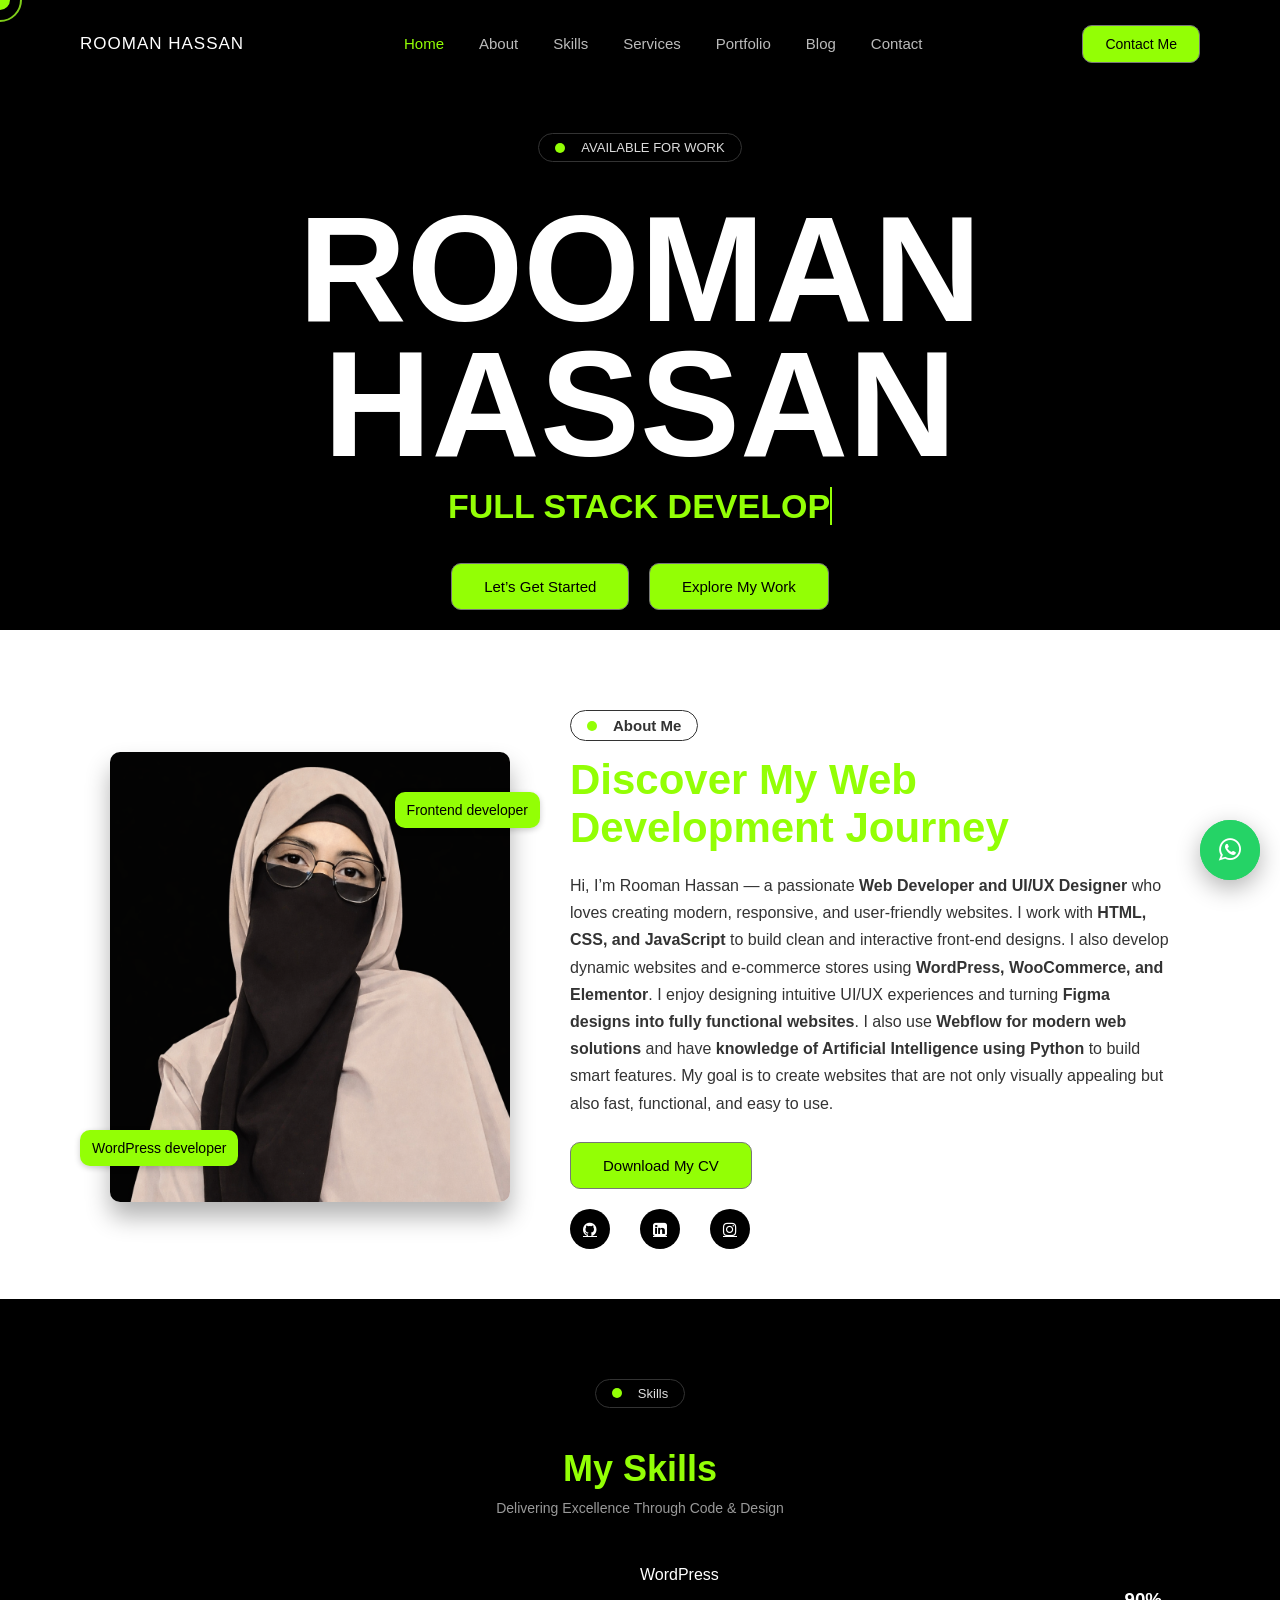
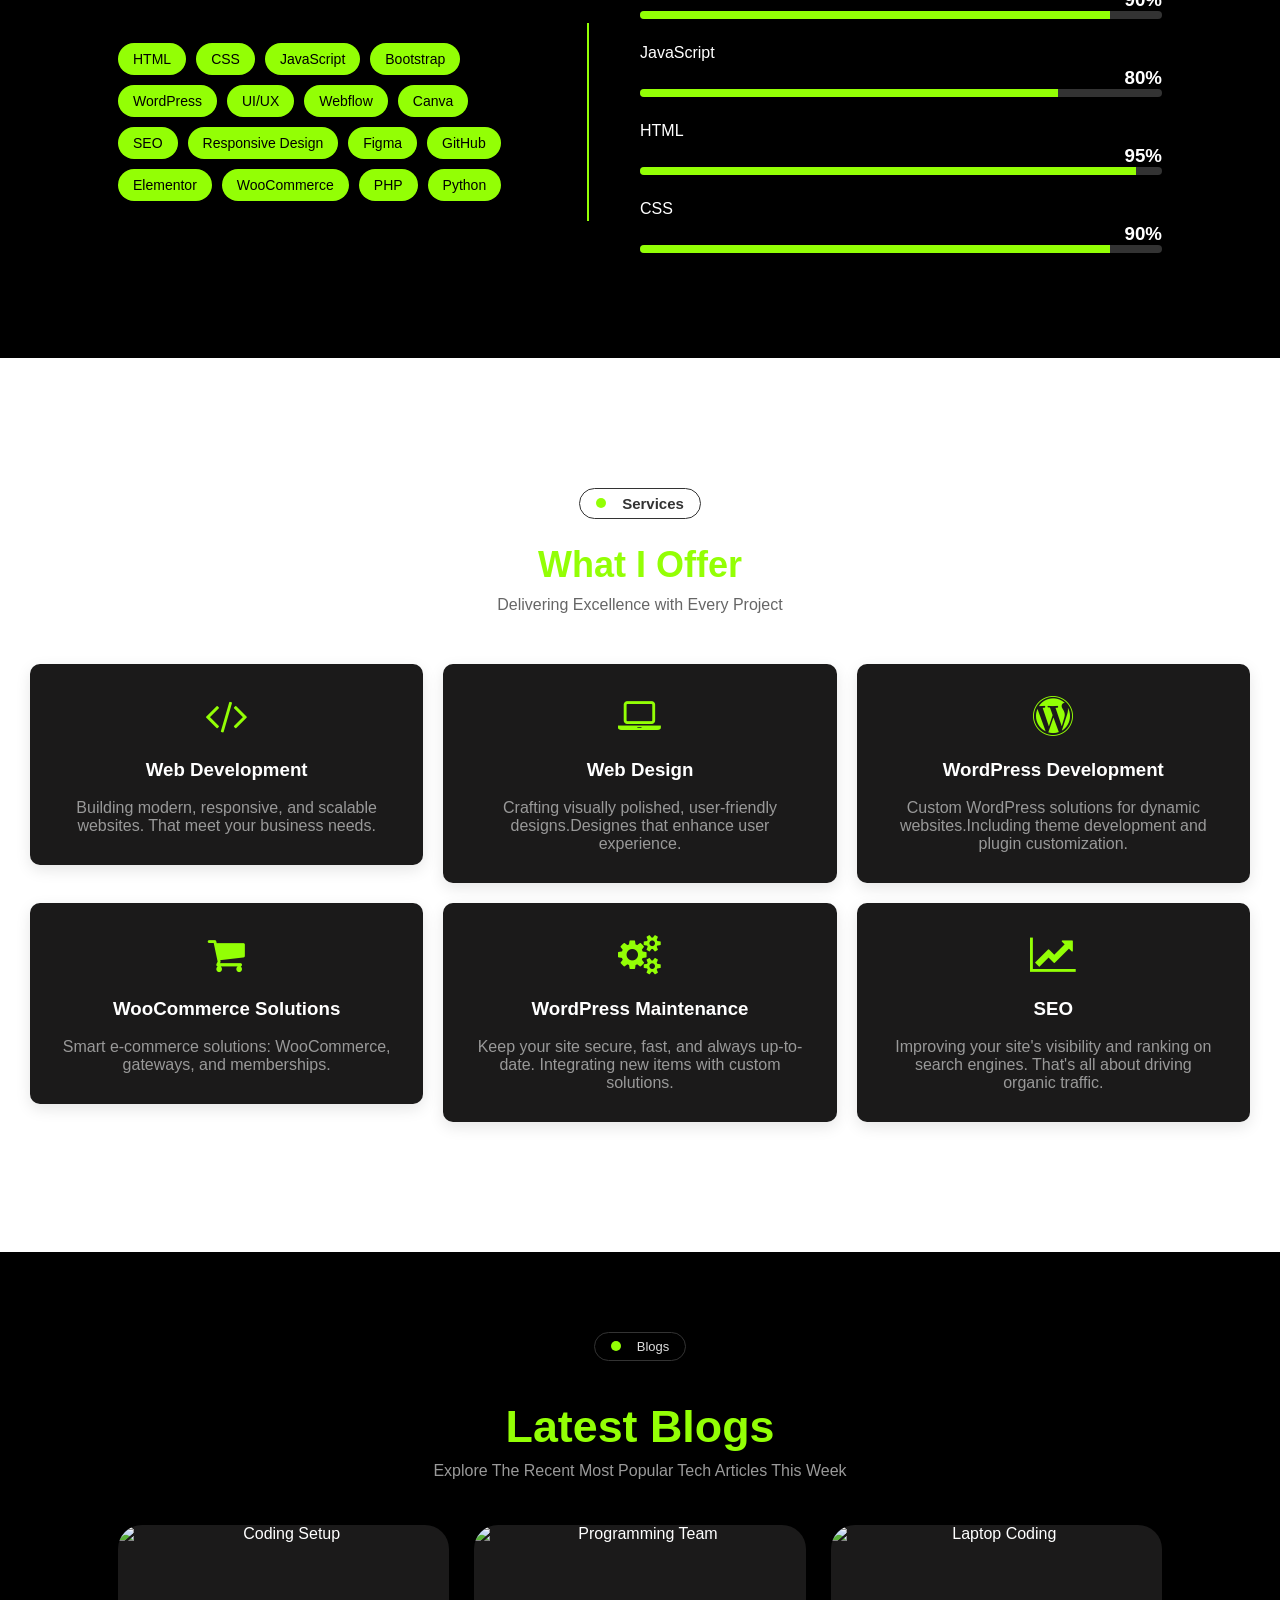
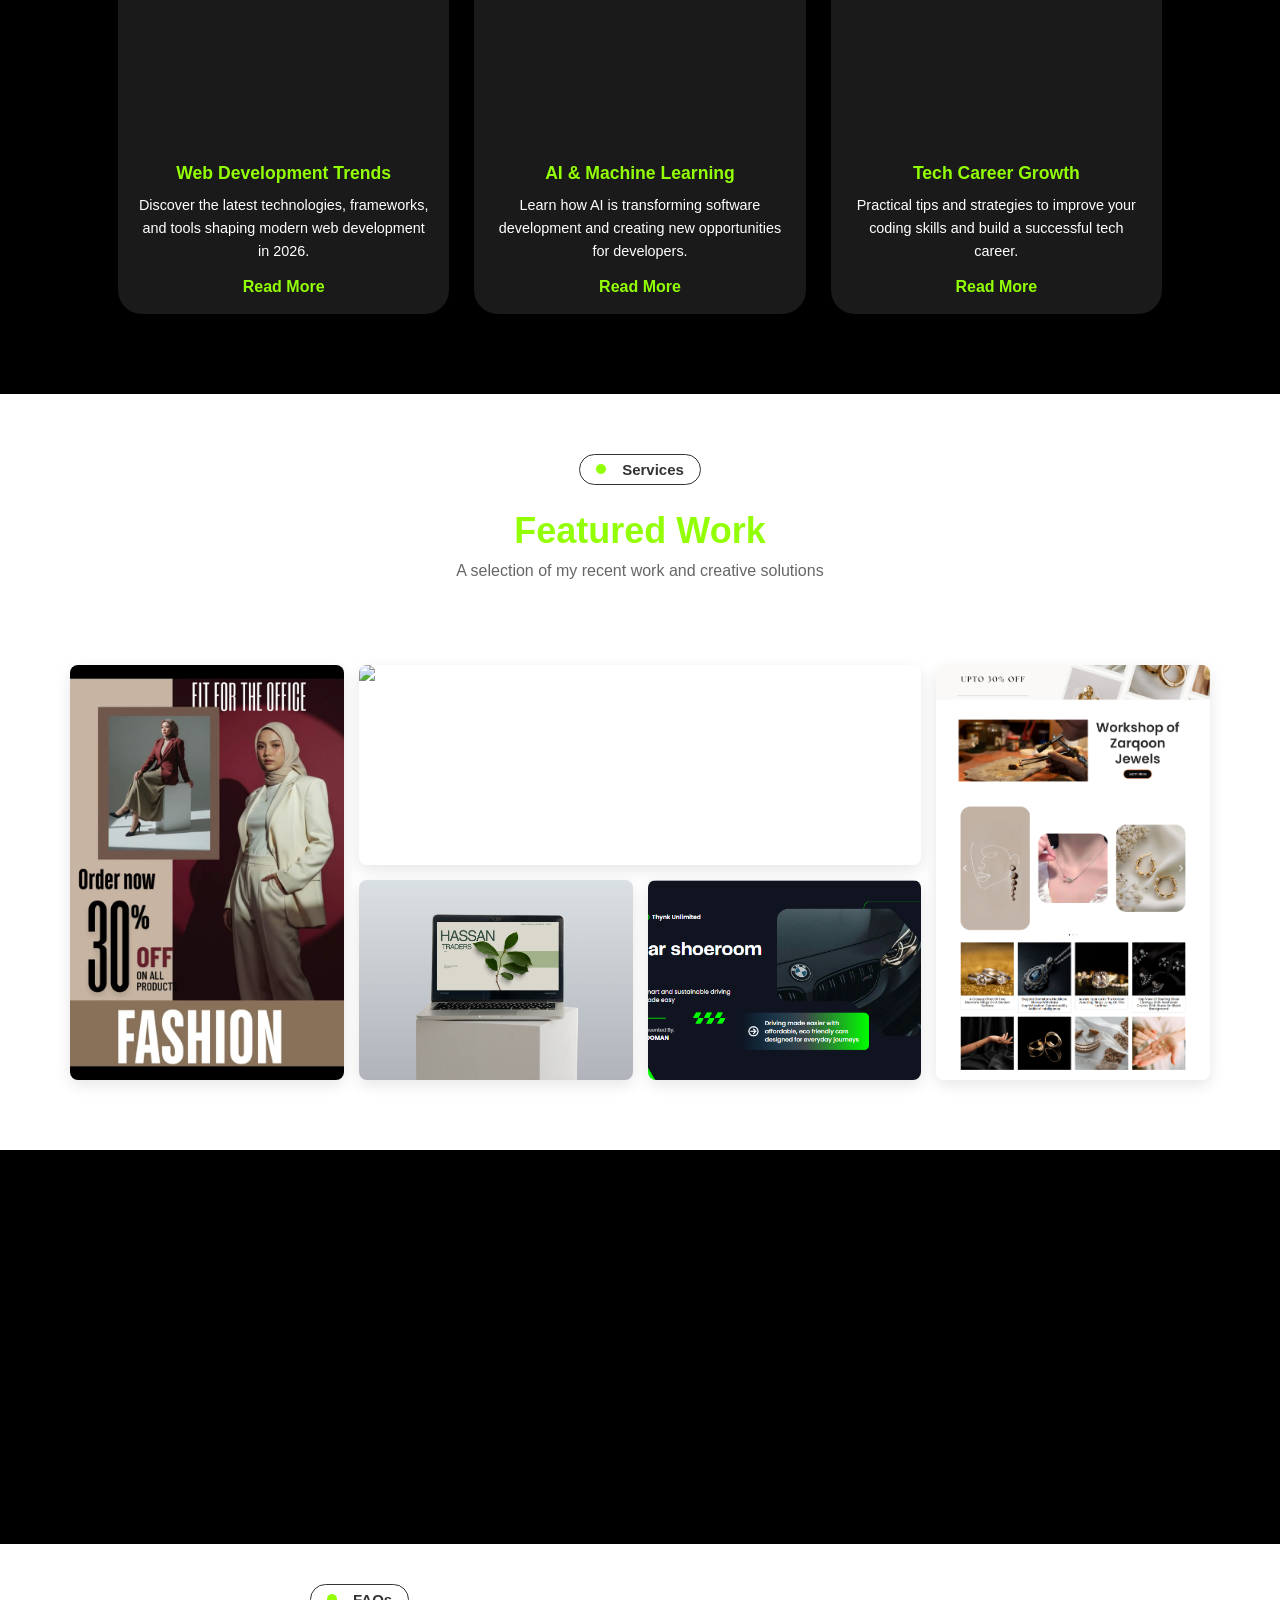
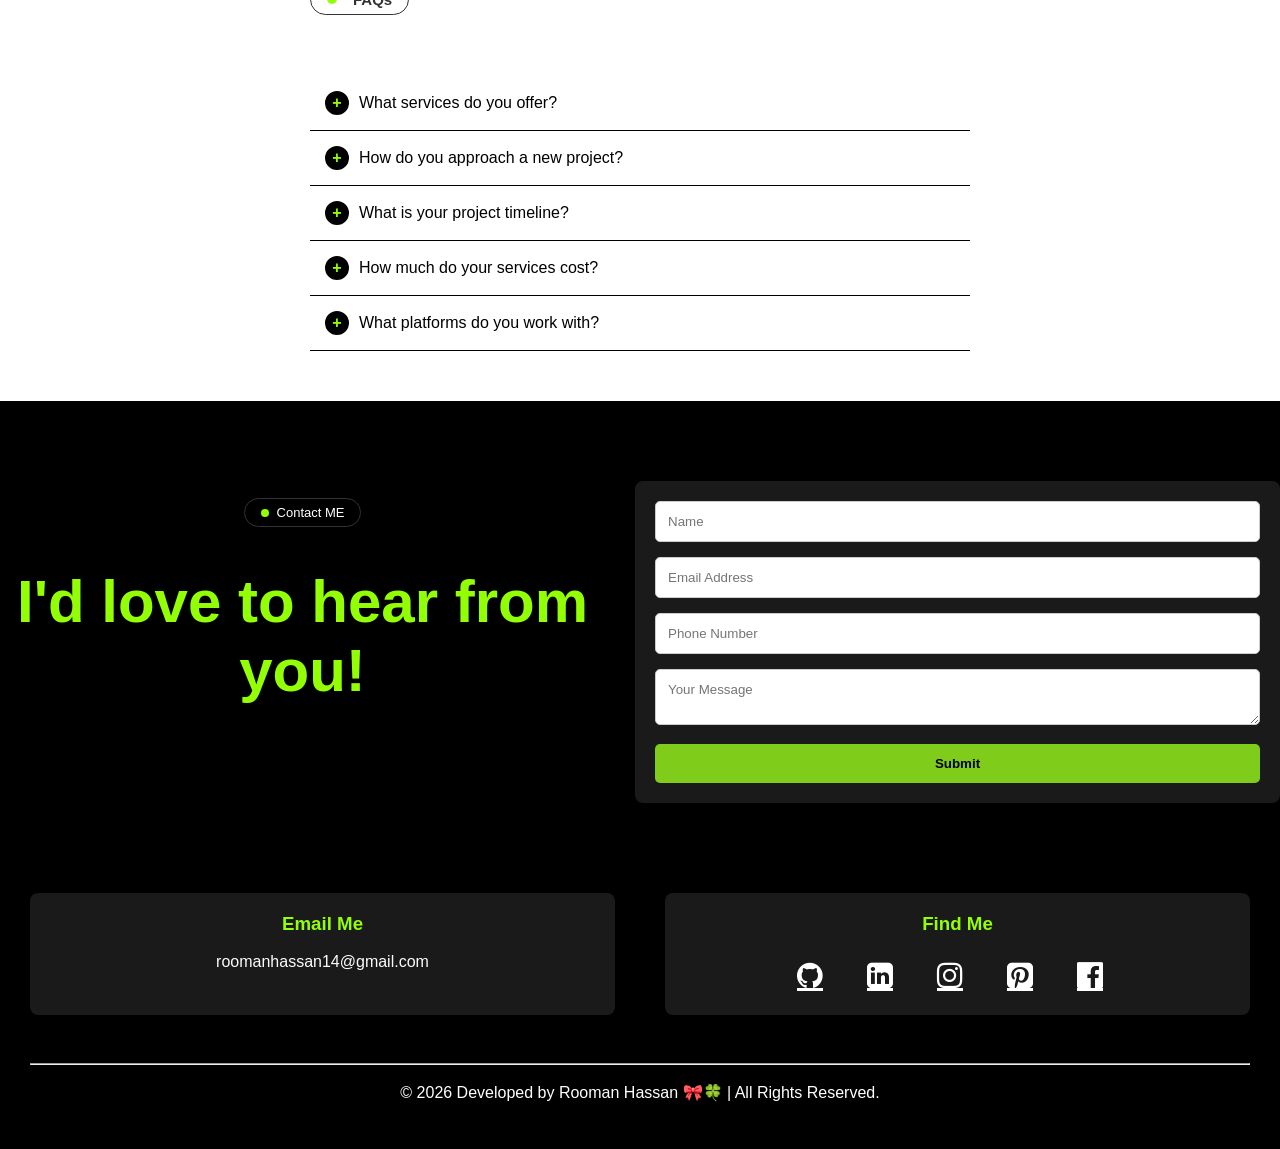
==== commit 440a89c9: "Update print statement from 'Hello' to 'Goodbye'" ====
--- a/index.html
+++ b/index.html
@@ -4,7 +4,7 @@
 <head>
   <meta charset="UTF-8">
   <meta name="viewport" content="width=device-width, initial-scale=1.0">
-  <title>Rooman Hassan|Portfolio</title>
+  <title>Rooman Hassan|Portfolil</title>
   <link rel="stylesheet" href="css/style.css">
   <!-- Font Awesome -->
   <link rel="stylesheet" href="https://cdnjs.cloudflare.com/ajax/libs/font-awesome/4.7.0/css/font-awesome.css">
@@ -106,7 +106,7 @@
           </div>
 
           <div class="social-icons">
-            <a href="https://github.com/roomanhassan14-jpg" target="_blank">
+            <a href="https://github.com/roomanhassan" target="_blank">
               <i class="fa fa-github" aria-hidden="true"></i>
             </a>
 
@@ -476,10 +476,10 @@
       <div class="box" data-aos="fade-up" data-aos-duration="1200">
         <h3>Find Me</h3>
         <div class="social-icons-bottom">
-          <a href="#"><i class="fa fa-github" aria-hidden="true"></i></a>
-          <a href="#"><i class="fa fa-linkedin-square" aria-hidden="true"></i></a>
-          <a href="#"><i class="fa fa-instagram" aria-hidden="true"></i></a>
-          <a href="#"><i class="fa fa-pinterest-square" aria-hidden="true"></i></a>
+          <a href="https://github.com/roomanhassan"><i class="fa fa-github" aria-hidden="true"></i></a>
+          <a href="https://www.linkedin.com/in/rooman-hassan-5218aa382?utm_source=share&utm_campaign=share_via&utm_content=profile&utm_medium=android_app"><i class="fa fa-linkedin-square" aria-hidden="true"></i></a>
+          <a href="https://www.instagram.com/the__developer__?igsh=MTVxaXNtMDNobzZndQ=="><i class="fa fa-instagram" aria-hidden="true"></i></a>
+          <a href="https://pin.it/2HRCHaArA"><i class="fa fa-pinterest-square" aria-hidden="true"></i></a>
           <a href="#"><i class="fa fa-facebook-official" aria-hidden="true"></i></a>
         </div>
       </div>
@@ -522,4 +522,4 @@
   
 </body>
 
-</html>+</html>
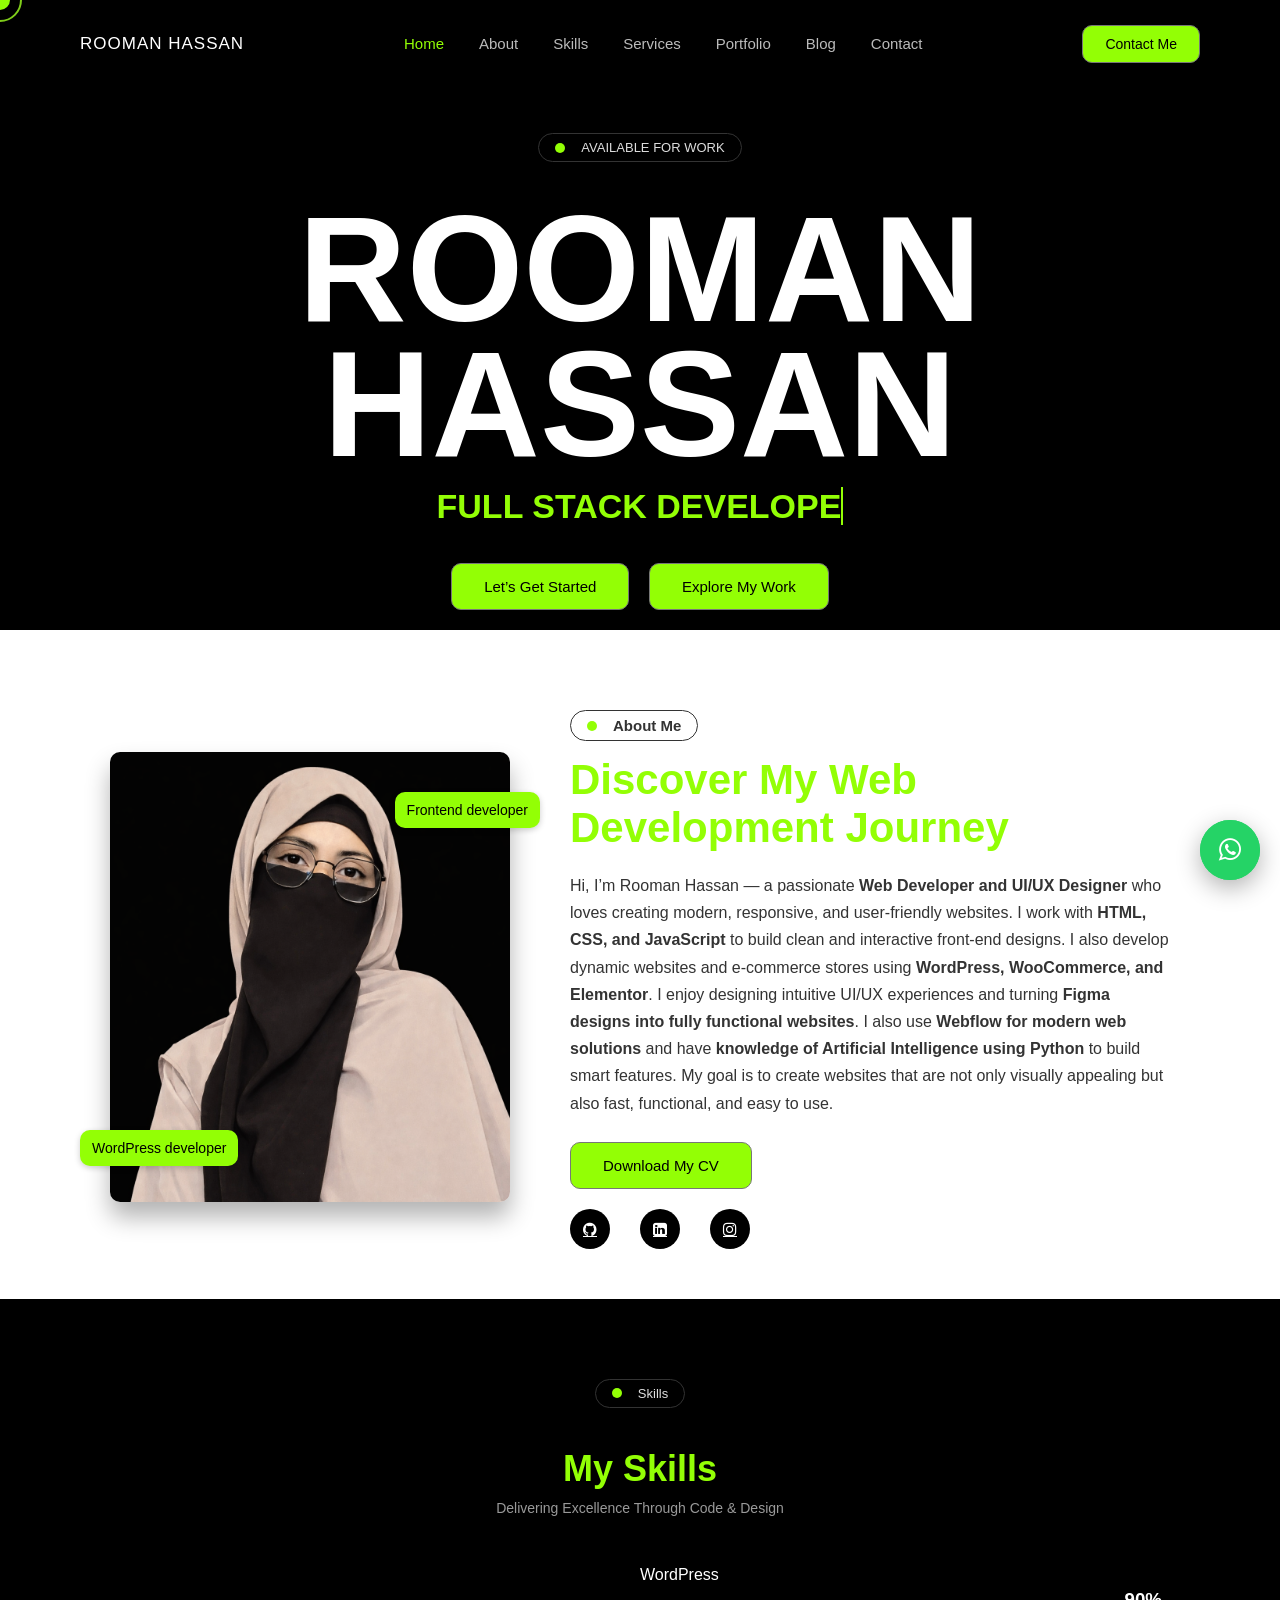
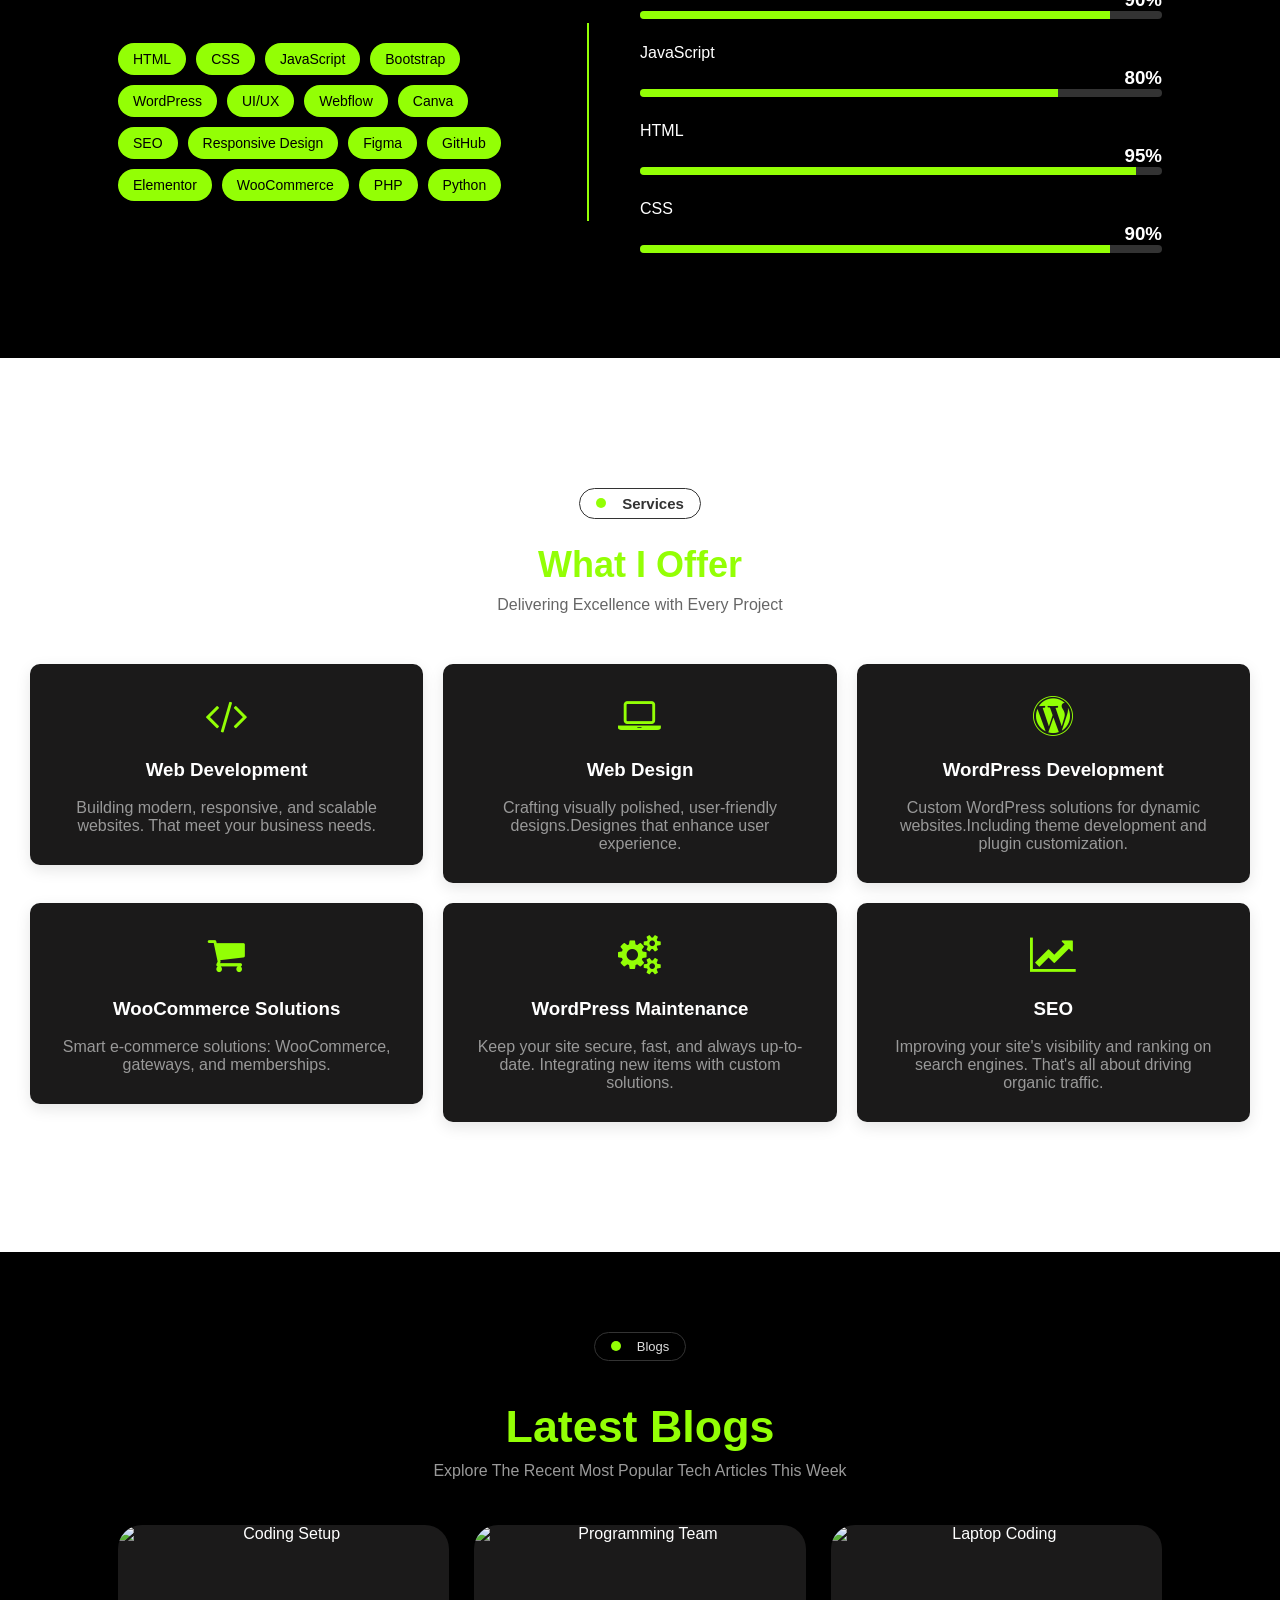
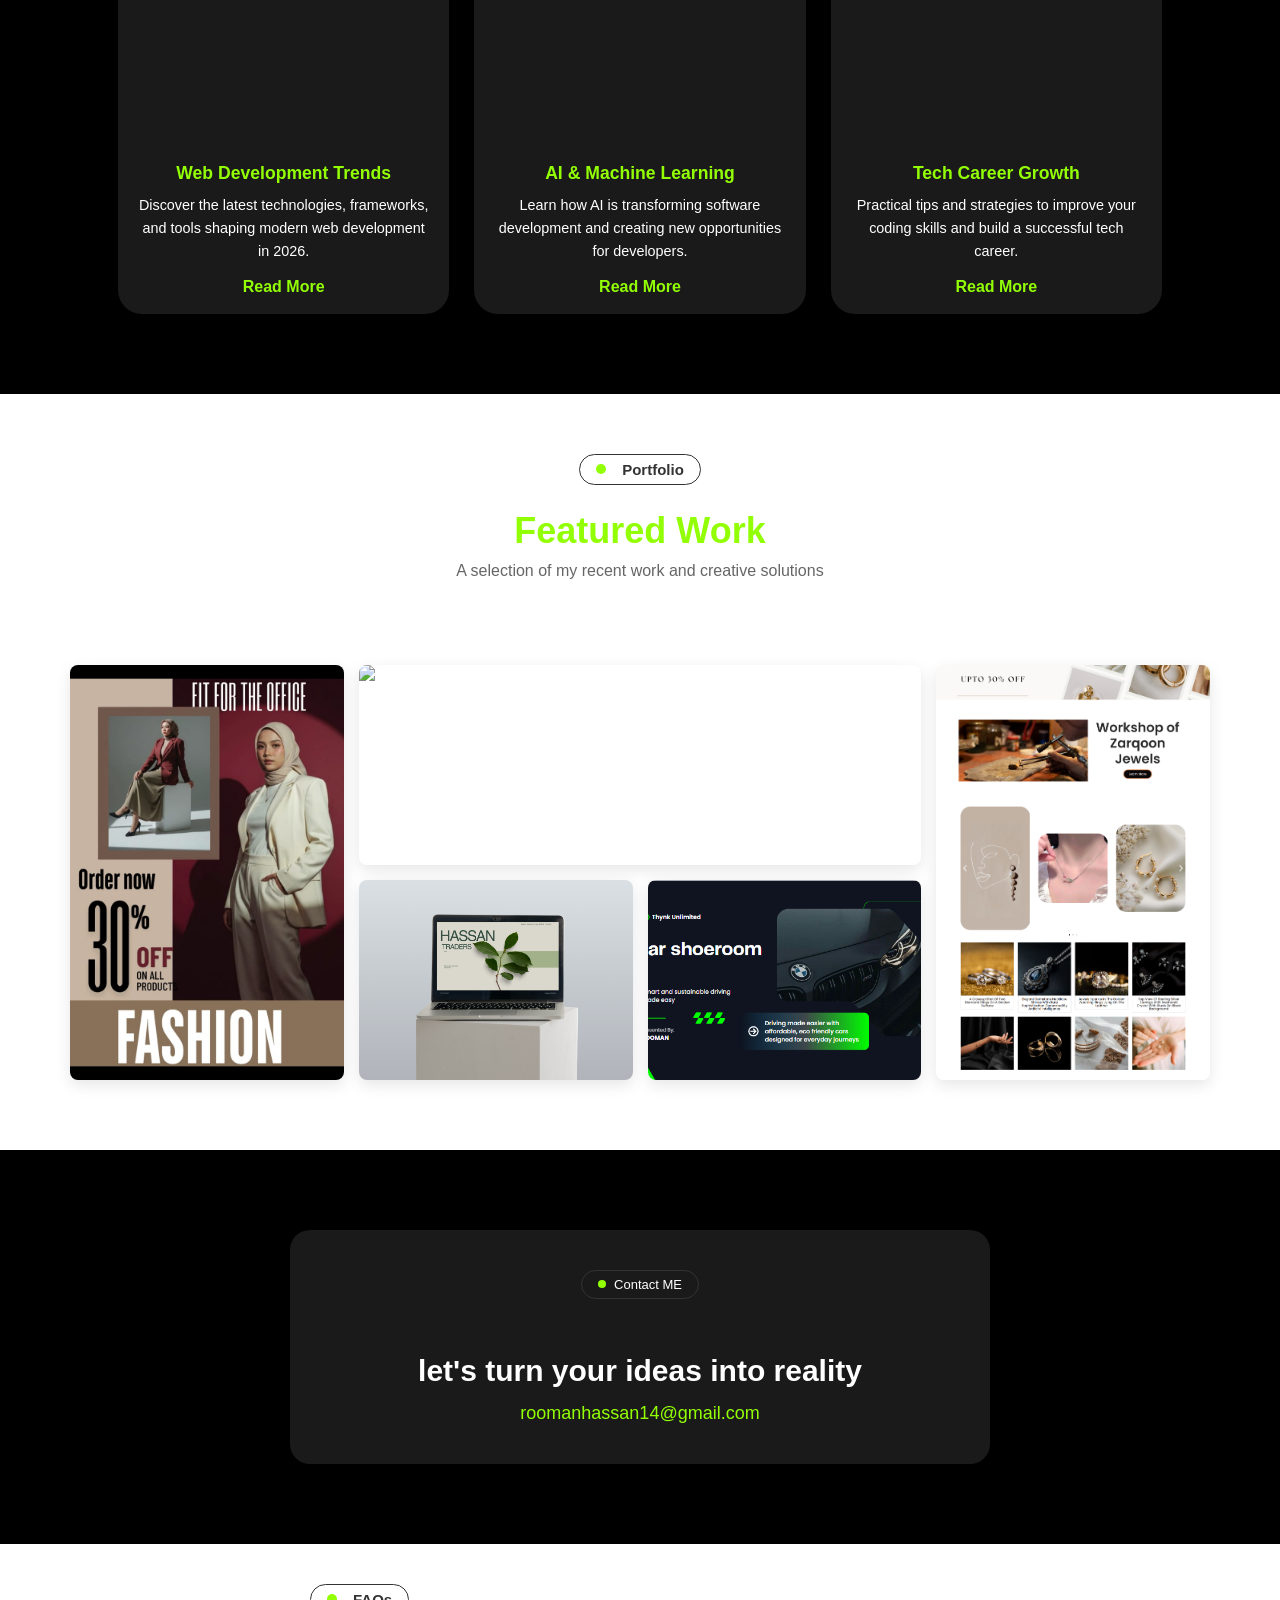
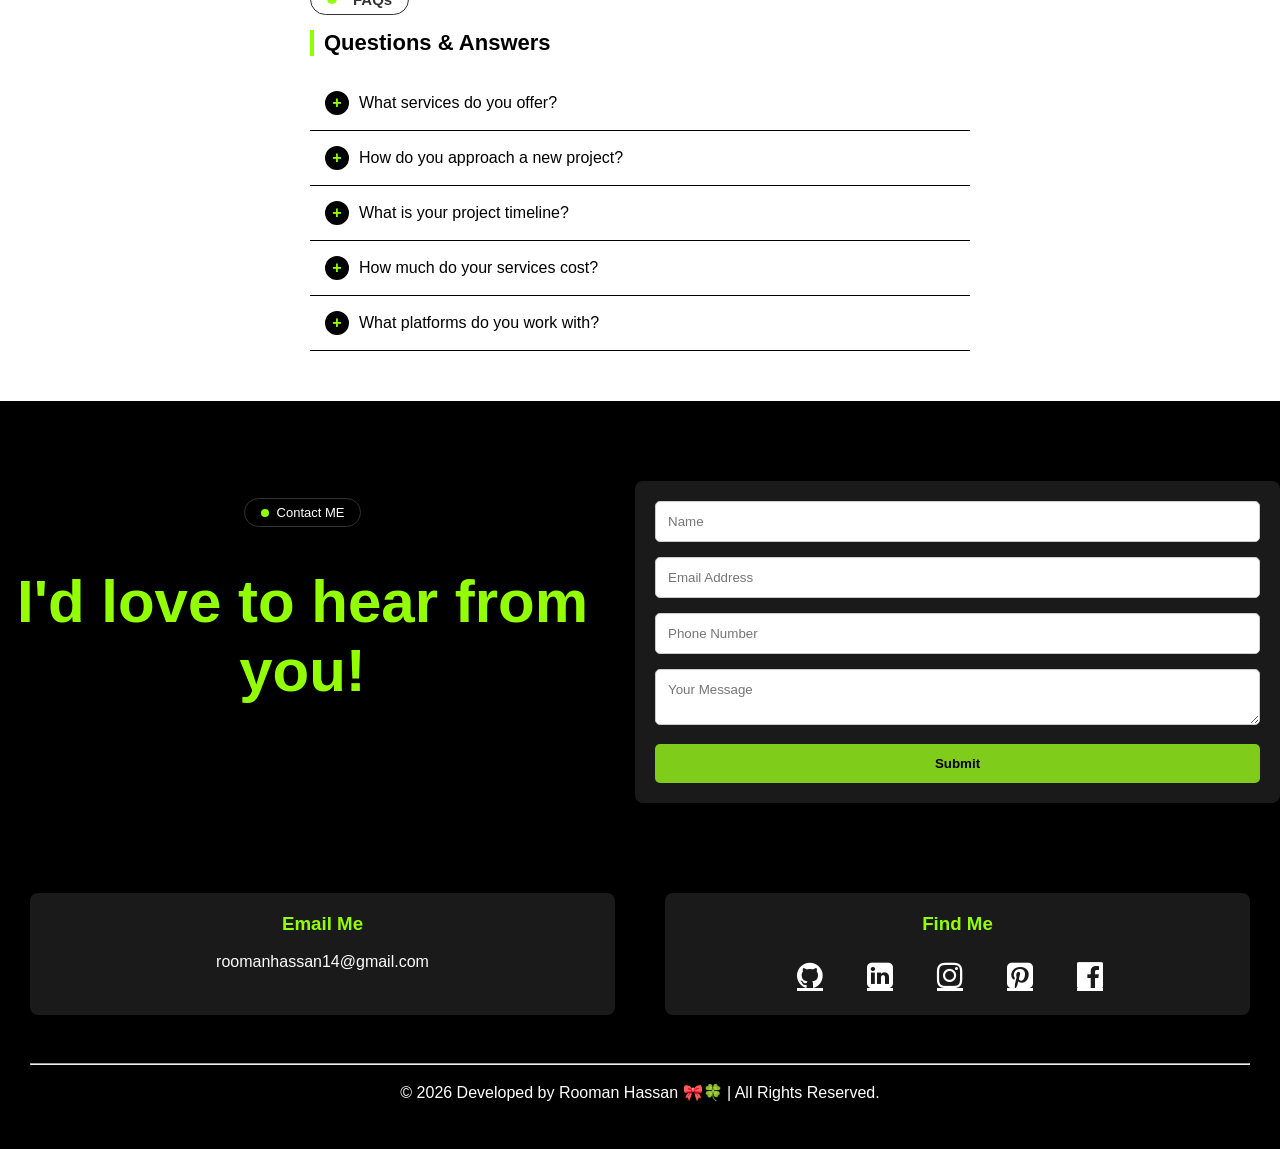
==== commit 6b8fa083: "Update print statement from 'Hello' to 'Goodbye'" ====
--- a/index.html
+++ b/index.html
@@ -59,12 +59,12 @@
 
 
 
-      <a href="#" class="hero-btn">
+      <a href="#contact" class="hero-btn">
         Let’s Get Started
       </a>
 
 
-      <a href="#" class="contact-btn-2">Explore My Work</a>
+      <a href="#portfolio" class="contact-btn-2">Explore My Work</a>
 
     </section>
     <!----------------------- About  --------------------->
@@ -324,7 +324,7 @@
         <div class="section-header">
           <div class="work-badge-me">
             <span class="green-dot-me"></span>
-            Services
+            Portfolio
           </div>
           <div data-aos="fade-down" data-aos-duration="1200">
 
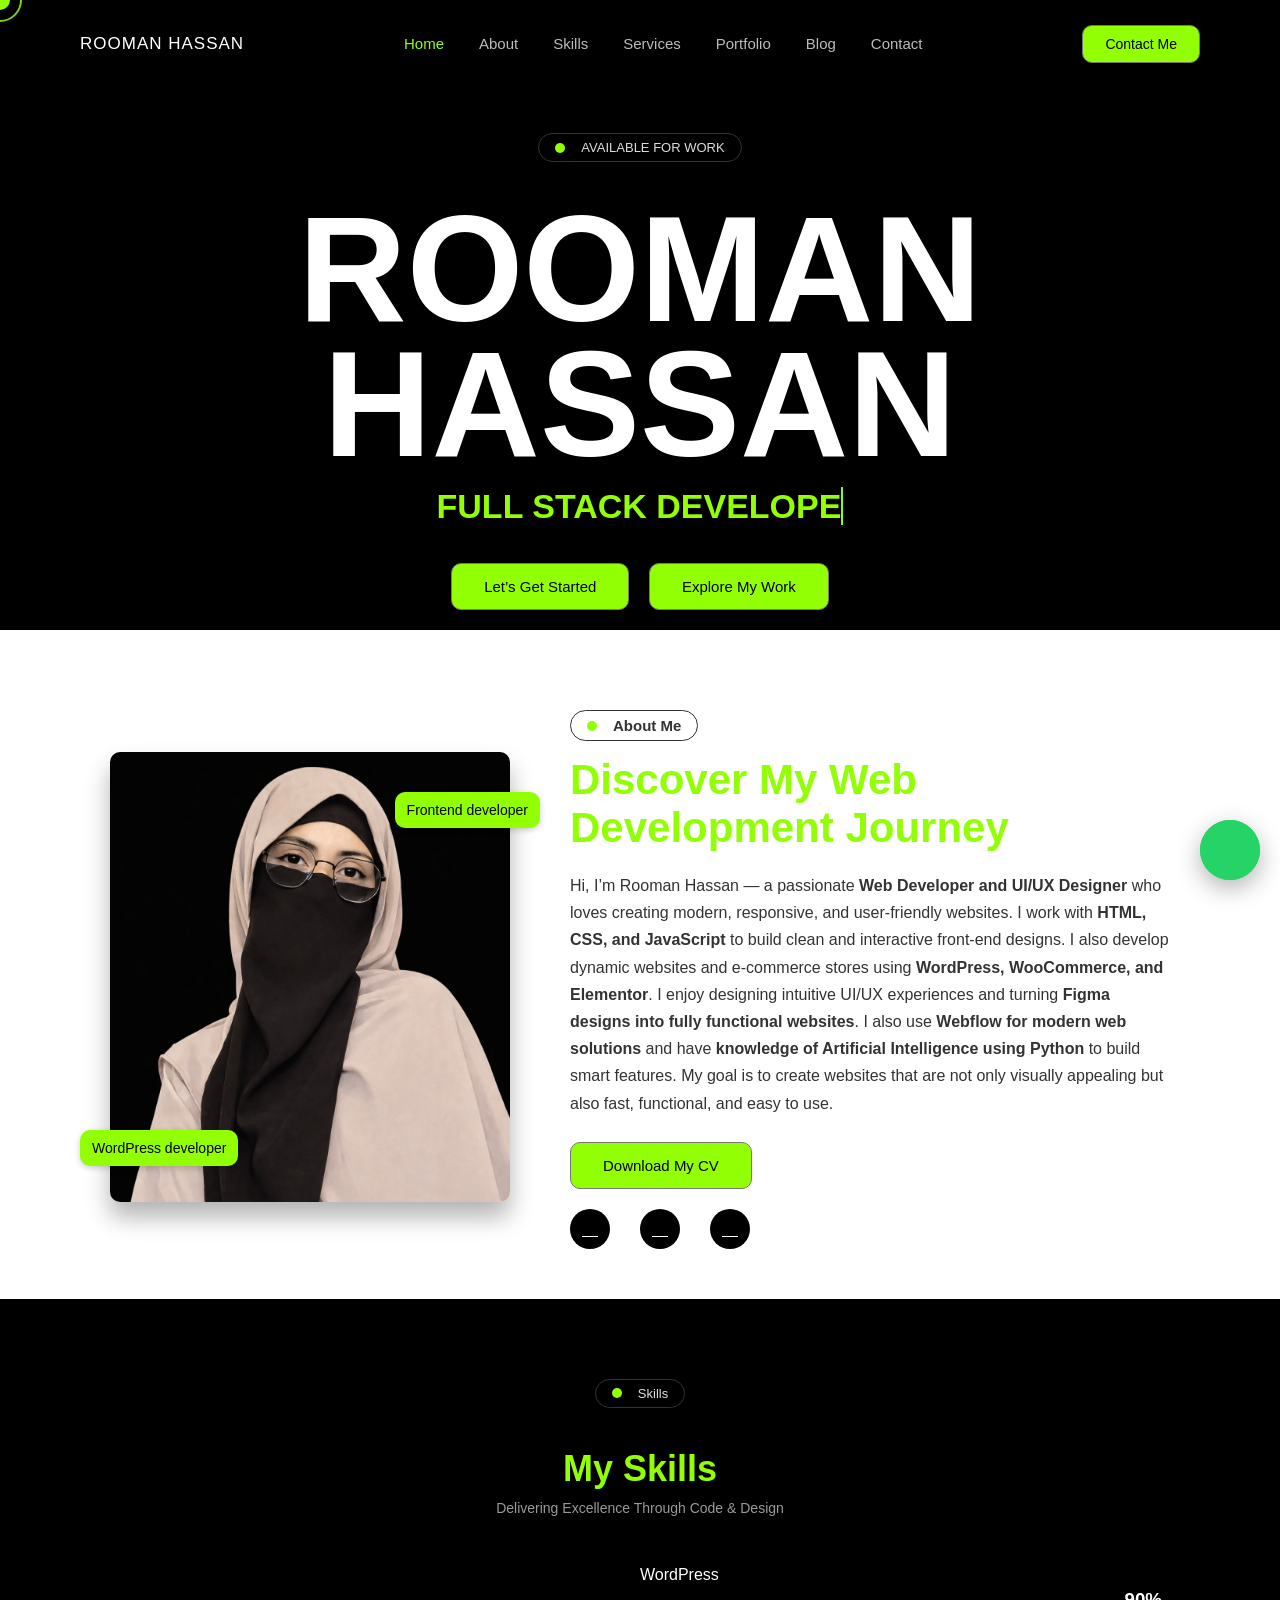
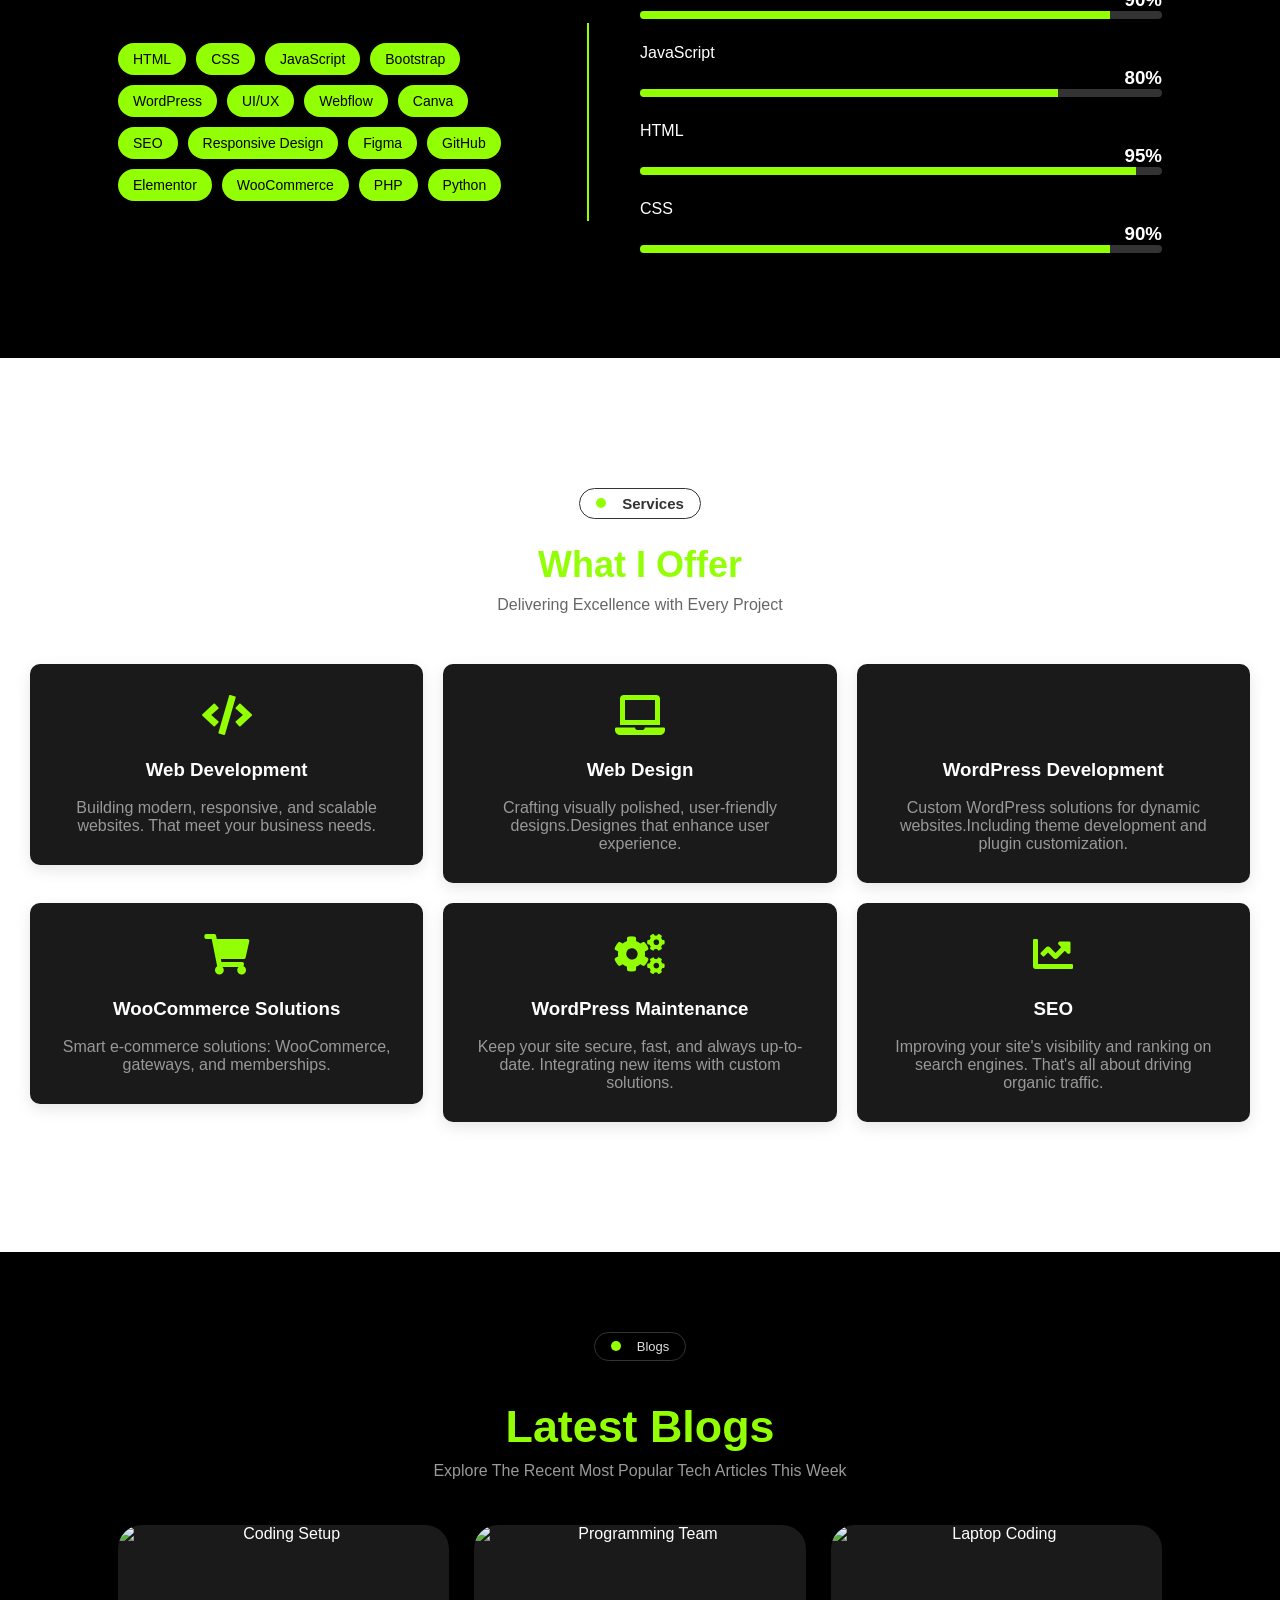
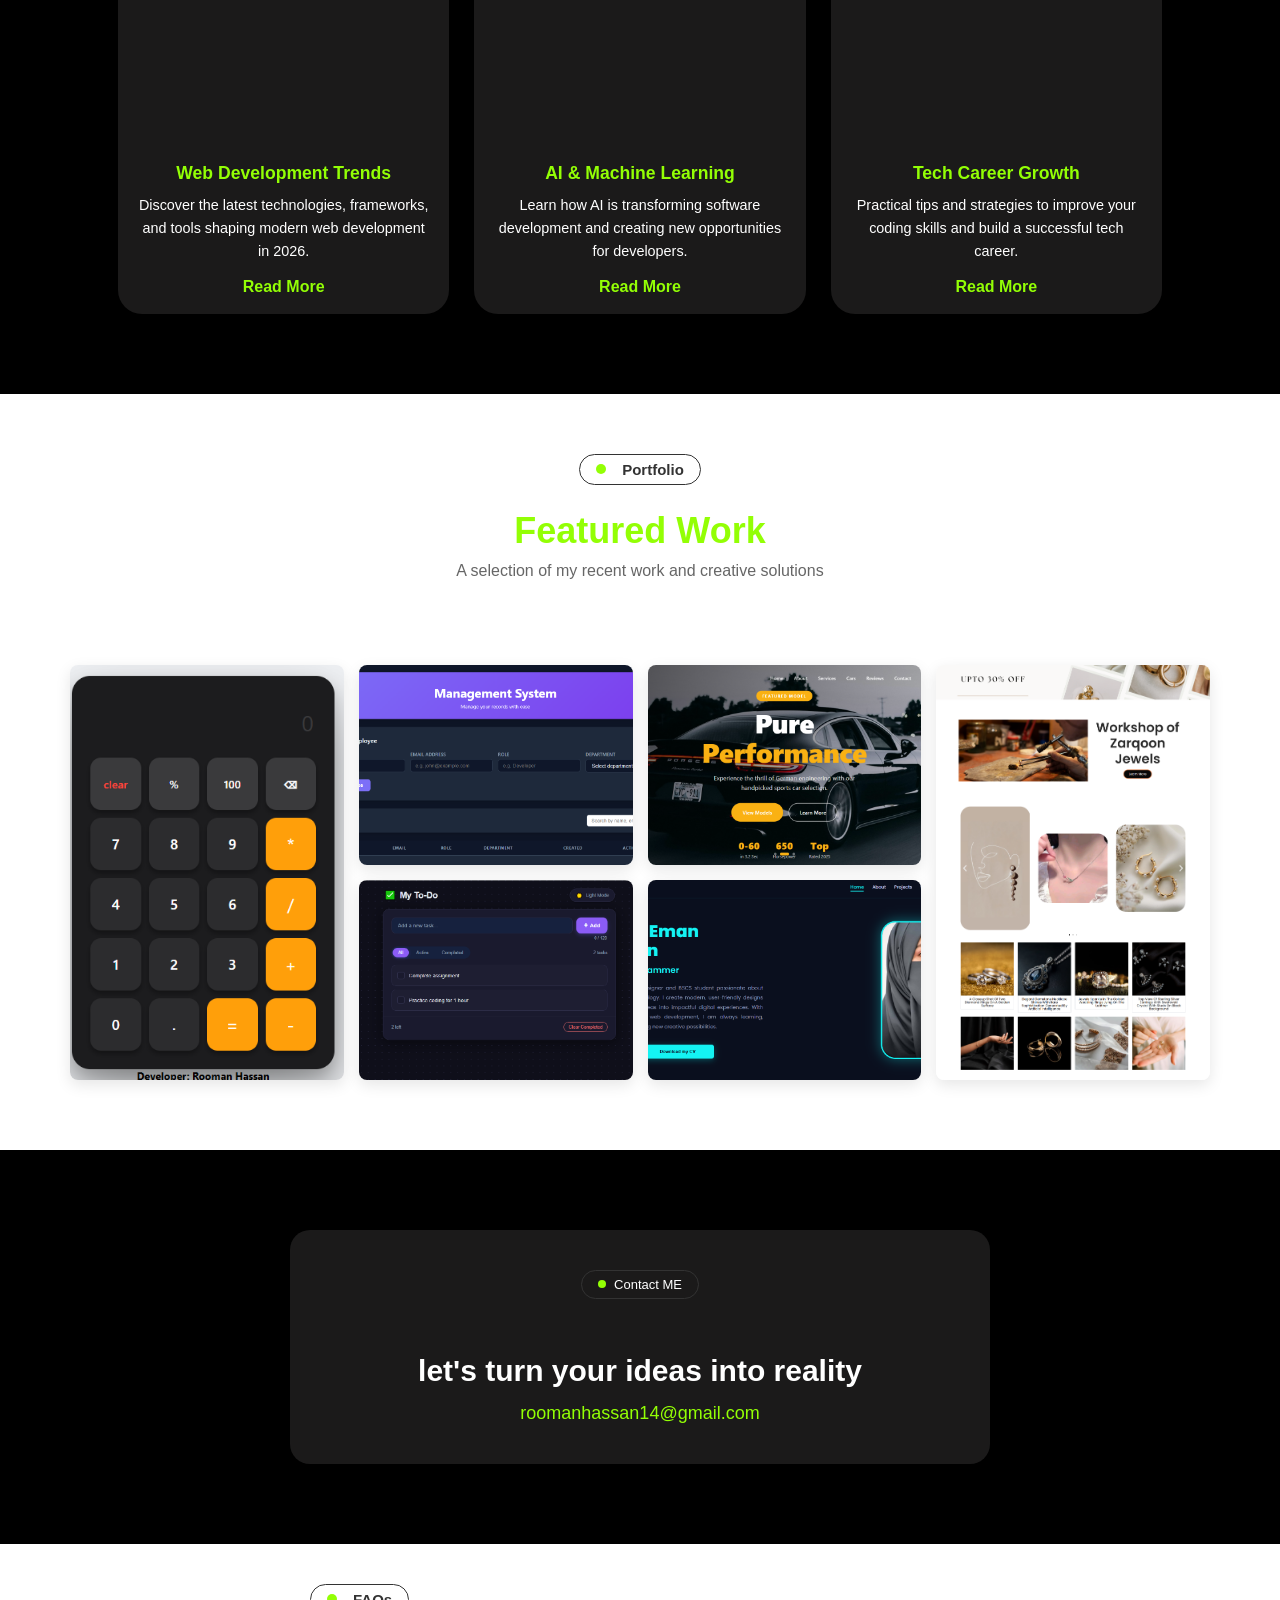
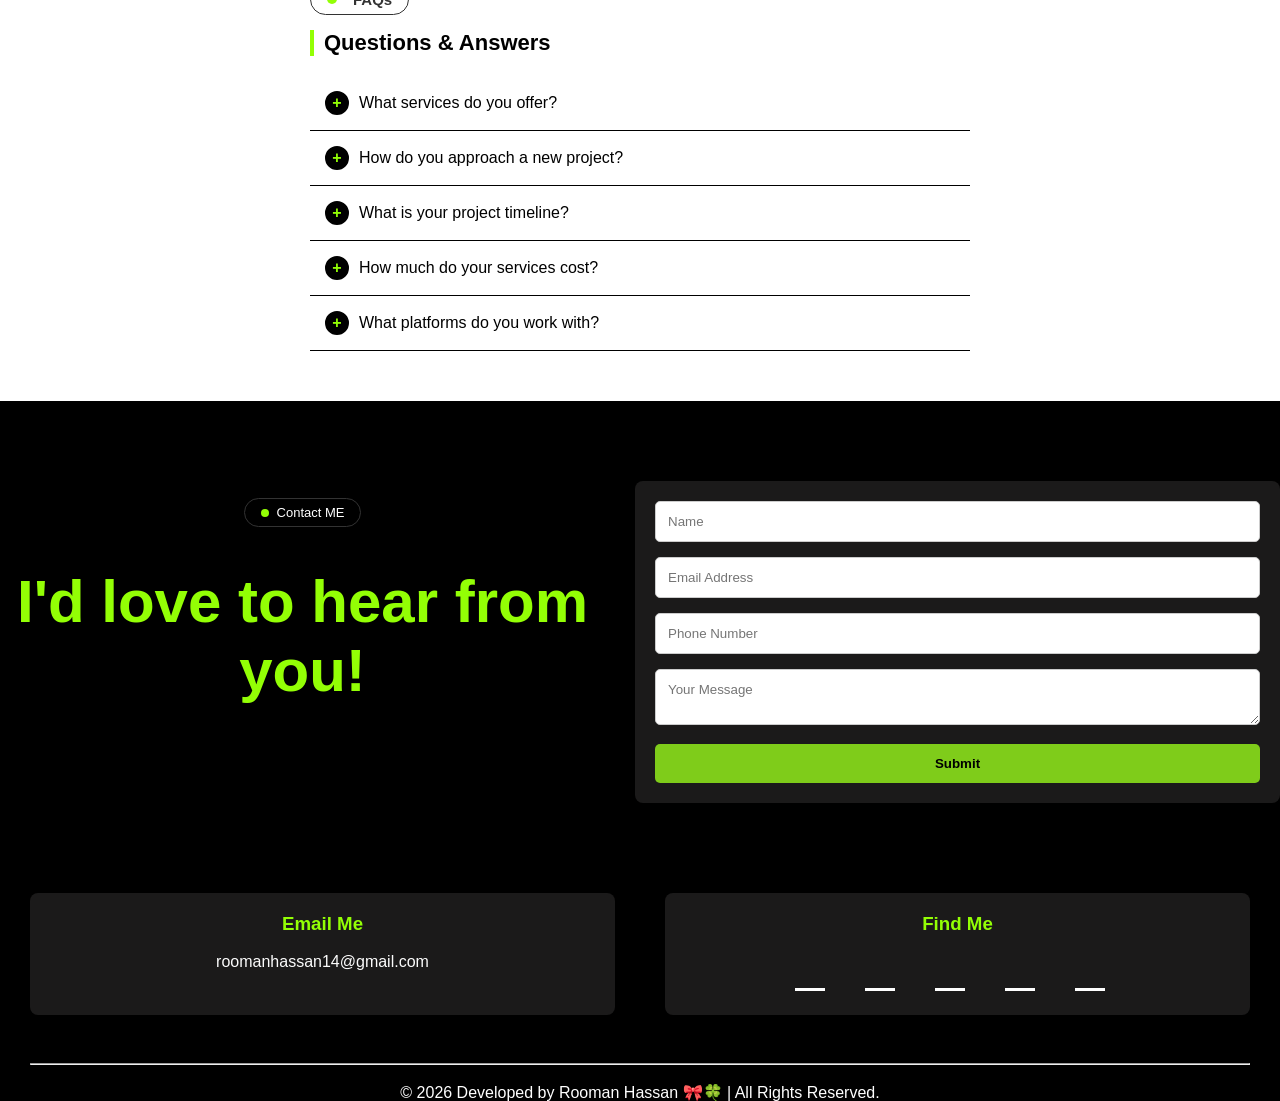
==== commit 91a19cfa: "Add files via upload" ====
--- a/index.html
+++ b/index.html
@@ -4,10 +4,12 @@
 <head>
   <meta charset="UTF-8">
   <meta name="viewport" content="width=device-width, initial-scale=1.0">
-  <title>Rooman Hassan|Portfolil</title>
+  <title>Rooman Hassan|Portfolio</title>
   <link rel="stylesheet" href="css/style.css">
-  <!-- Font Awesome -->
+  <!-- Font Awesome 4.7 -->
   <link rel="stylesheet" href="https://cdnjs.cloudflare.com/ajax/libs/font-awesome/4.7.0/css/font-awesome.css">
+  <!-- Font Awesome 5 (for fas icons) -->
+  <link rel="stylesheet" href="https://cdnjs.cloudflare.com/ajax/libs/font-awesome/5.15.4/css/all.min.css">
   <!-- AOS CSS -->
   <link href="https://unpkg.com/aos@2.3.1/dist/aos.css" rel="stylesheet">
 </head>
@@ -59,12 +61,12 @@
 
 
 
-      <a href="#contact" class="hero-btn">
+      <a href="#" class="hero-btn">
         Let’s Get Started
       </a>
 
 
-      <a href="#portfolio" class="contact-btn-2">Explore My Work</a>
+      <a href="#" class="contact-btn-2">Explore My Work</a>
 
     </section>
     <!----------------------- About  --------------------->
@@ -337,27 +339,58 @@
         <!-- Portfolio Grid -->
         <div class="portfolio-grid">
           <div class="grid-item tall" data-aos="zoom-in-down" data-aos-duration="1200">
-            <img src="images/p4.jpeg" alt="Long Image">
+            <img src="images/calculater.png" alt="Long Image">
             <div class="overlay">
-              <a href="https://fakhar-abbas-cd.vercel.app/" class="circle-link">
+              <a href="https://roomanhassan.github.io/calculator-web-app/" class="circle-link">
                 <i class="fas fa-arrow-right"></i>
               </a>
             </div>
           </div>
 
 
-          <div class="grid-item wide" data-aos="zoom-in-up" data-aos-duration="1200">
+          <!-- <div class="grid-item wide" data-aos="zoom-in-up" data-aos-duration="1200">
             <img src="images/blog3.jpg" alt="Wide Image">
+          </div> -->
+          <div class="grid-item" data-aos="zoom-in" data-aos-duration="1200">
+            <img src="images/crud.png" alt="Normal Image">
+            <div class="overlay">
+              <a href="https://grand-taiyaki-899167.netlify.app/" target="_blank" class="circle-link">
+                <i class="fas fa-arrow-right"></i>
+              </a>
+            </div>
+          </div>
+          <div class="grid-item" data-aos="zoom-in-right" data-aos-duration="1200">
+            <img src="images/Autolux.png" alt="Normal Image">
+            <div class="overlay">
+              <a href="https://auto-lux-premium-car-showroom.vercel.app/" target="_blank" class="circle-link">
+                <i class="fas fa-arrow-right"></i>
+              </a>
+            </div>
           </div>
 
           <div class="grid-item vertical" data-aos="zoom-in-left" data-aos-duration="1200">
             <img src="images/p2.png" alt="Vertical Image">
+            <div class="overlay">
+              <a href="https://roomanhassan.github.io/calculator-web-app/" target="_blank" class="circle-link">
+                <i class="fas fa-arrow-right"></i>
+              </a>
+            </div>
           </div>
           <div class="grid-item" data-aos="zoom-in" data-aos-duration="1200">
-            <img src="images/p5.png" alt="Normal Image">
+            <img src="images/mytodo.png" alt="Normal Image">
+            <div class="overlay">
+              <a href="https://interactive-todo-app-livid.vercel.app/" target="_blank" class="circle-link">
+                <i class="fas fa-arrow-right"></i>
+              </a>
+            </div>
           </div>
           <div class="grid-item" data-aos="zoom-in-right" data-aos-duration="1200">
-            <img src="images/Screenshot 2026-03-26 003223.png" alt="Normal Image">
+            <img src="images/Screenshot 2026-10-25 221155.png" alt="Normal Image">
+            <div class="overlay">
+              <a href="https://example.com/project-6" target="_blank" class="circle-link">
+                <i class="fas fa-arrow-right"></i>
+              </a>
+            </div>
           </div>
         </div>
       </section>
@@ -476,7 +509,7 @@
       <div class="box" data-aos="fade-up" data-aos-duration="1200">
         <h3>Find Me</h3>
         <div class="social-icons-bottom">
-          <a href="https://github.com/roomanhassan"><i class="fa fa-github" aria-hidden="true"></i></a>
+          <a href="https://github.com/roomanhassan" target="_blank"><i class="fa fa-github" aria-hidden="true"></i></a>
           <a href="https://www.linkedin.com/in/rooman-hassan-5218aa382?utm_source=share&utm_campaign=share_via&utm_content=profile&utm_medium=android_app"><i class="fa fa-linkedin-square" aria-hidden="true"></i></a>
           <a href="https://www.instagram.com/the__developer__?igsh=MTVxaXNtMDNobzZndQ=="><i class="fa fa-instagram" aria-hidden="true"></i></a>
           <a href="https://pin.it/2HRCHaArA"><i class="fa fa-pinterest-square" aria-hidden="true"></i></a>
@@ -487,19 +520,15 @@
     <!-- -----------footer----------------- -->
     <footer class="main-footer">
       <div class="footer-container">
-        
         <div class="footer-center">
-       
         </div>
         <br>
         <div class="footer-left">
           <hr><br>
-
           © 2026 Developed by Rooman Hassan 🎀🍀 | All Rights Reserved.
         </div>
       </div>
     </footer>
-    <br>
   </section>
   <!--------------------- WhatsApp Button  ---------------------->
   <a href="https://wa.me/923036704068?text=Hi%20RoomanHassan%2C%20I%20found%20your%20portfolio%20and%20would%20like%20to%20discuss%20a%20project."
@@ -522,4 +551,4 @@
   
 </body>
 
-</html>
+</html>
